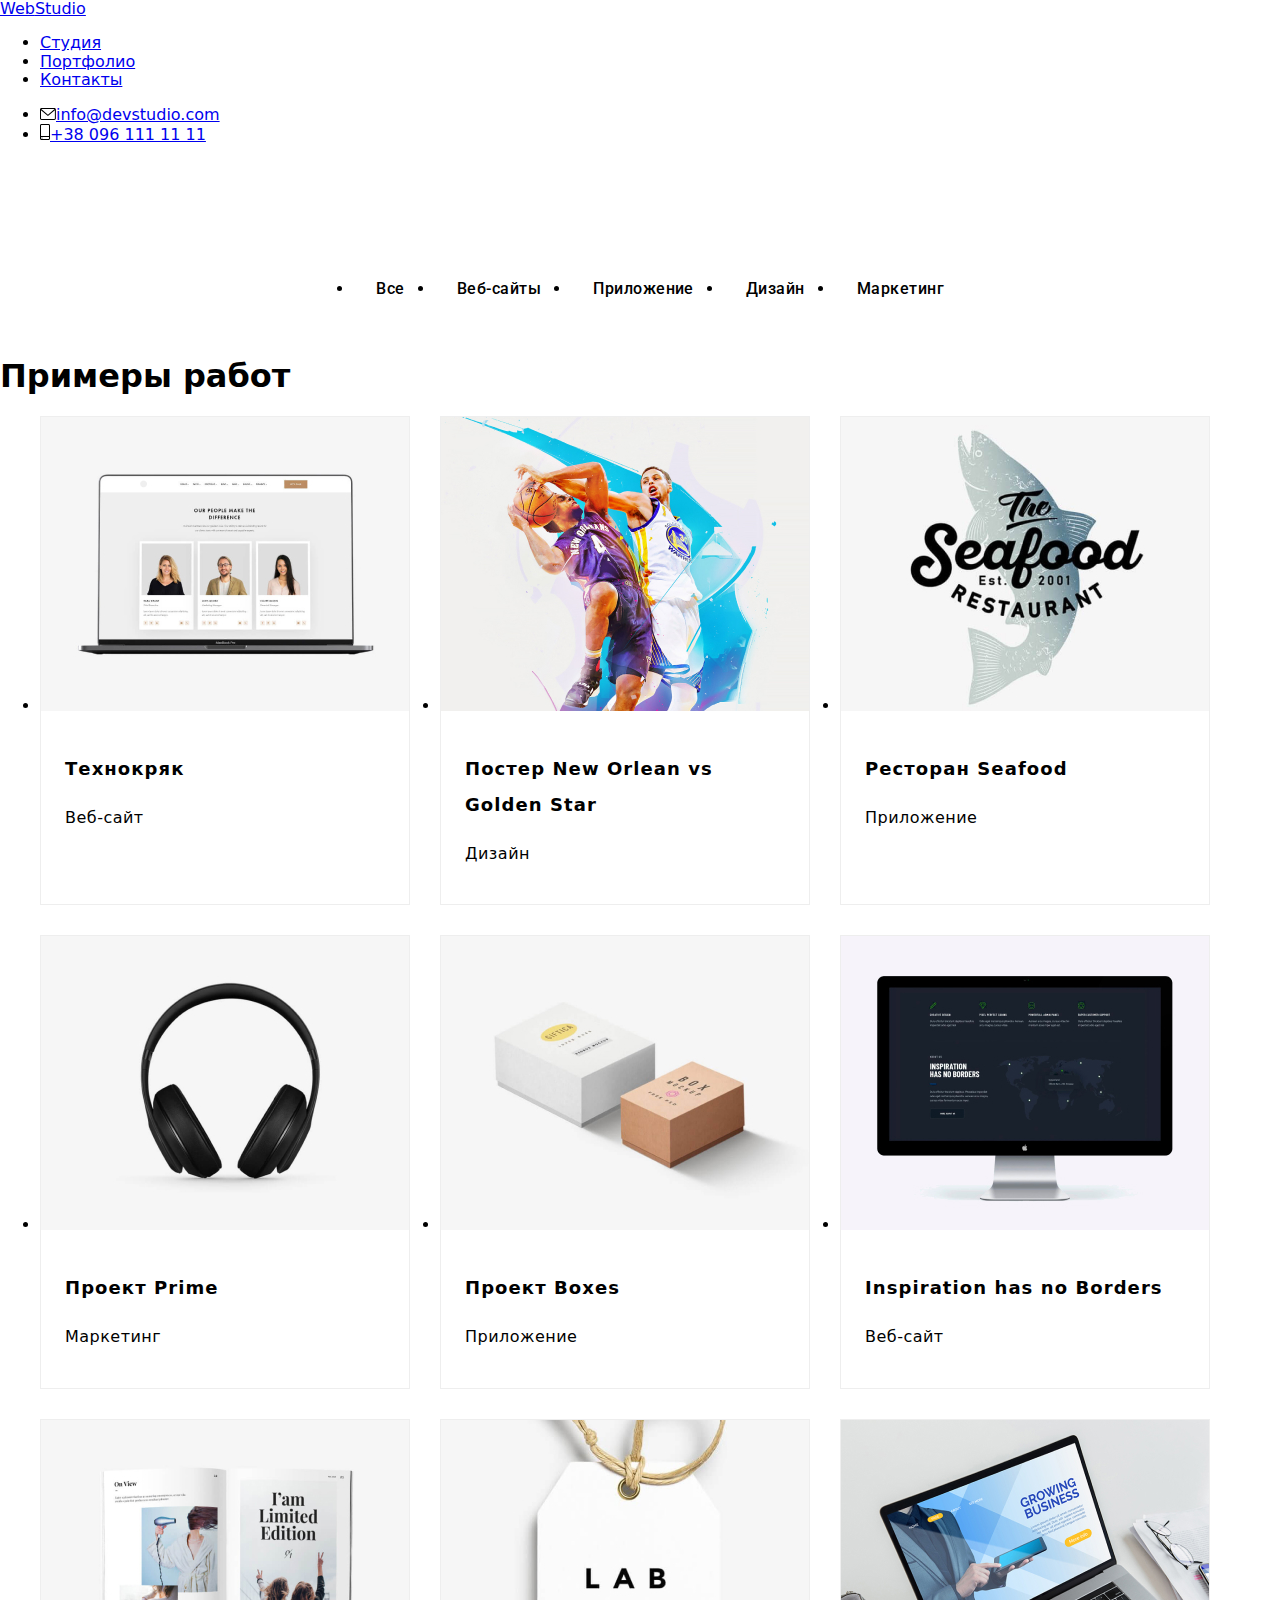
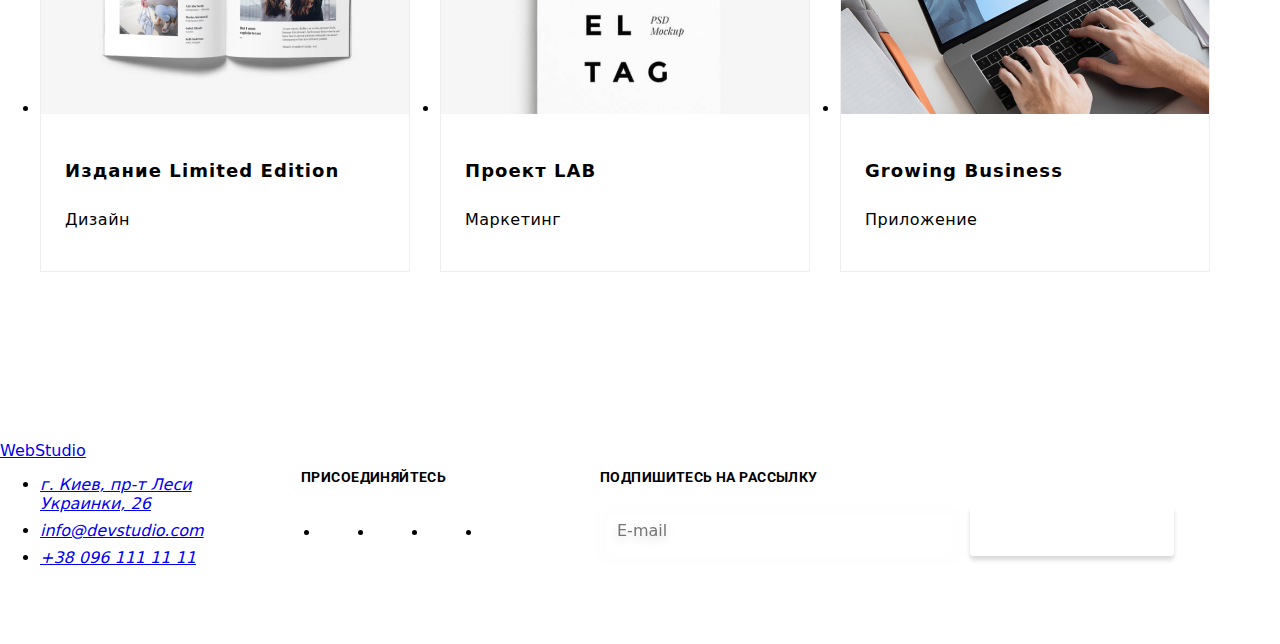
==== portfolio.html @ 9c04decd "16-02" ====
<!DOCTYPE html>
<html lang="en">
<head>
    <meta charset="UTF-8">
    <meta http-equiv="X-UA-Compatible" content="IE=edge">
    <meta name="viewport" content="width=device-width, initial-scale=1.0">
    <title>Портфолио</title>
    <link rel="preconnect" href="https://fonts.googleapis.com">
    <link rel="preconnect" href="https://fonts.gstatic.com" crossorigin>
    <link href="https://fonts.googleapis.com/css2?family=Raleway:wght@700&family=Roboto:wght@400;500;700;900&display=swap" rel="stylesheet"/>
    <link href="https://cdnjs.cloudflare.com/ajax/libs/modern-normalize/1.1.0/modern-normalize.min.css" rel="stylesheet"/>
    <link href="./css/styles.css" rel="stylesheet" />
</head>
<body>
    <!-- Верхняя линия -->
    <header class="section-header line">
        <!--navigation-->
    <div class="container">
        <nav class="page-nav">
            <div class="container-logo"><a class="logo" href="/">Web<span class="color-logo-header">Studio</span></a>
            </div>
            <ul class="site-nav list">
                <li class="nav-item"><a href="./index.html" class="link ">Студия</a></li>
                <li class="nav-item"><a href="./portfolio.html" class="link current">Портфолио</a></li>
                <li class="nav-item"><a href="#contacts" class="link">Контакты</a></li>
            </ul>
        <!--contacts selection-->
            <ul class="contacts list">
                <li class="contacts-item"><a class="reference" href="mailto:info@devstudio.com" 
                    class="contacts-icon">
                    <svg class="mail-icon" width="16" height="12">
                        <use href="./images/symbol-defs.svg#icon-envelope"></use>
                    </svg>info@devstudio.com</a>
                </li> 
                <li class="contacts-item"><a class="reference" href="tel:+380961111111"
                    class="contacts-icon">
                    <svg class="mail-icon" width="10" height="16">
                        <use href="./images/symbol-defs.svg#icon-smartphone"></use>
                    </svg>+38 096 111 11 11</a>
                </li>
            </ul>
        </nav>
    </div>    
     </header>
    <main>
        <!--Портфолио-->
        <section class="section-examples">
            <div class="container">
                <!--Filters buttons-->
                <div class="filters-section">
                    <ul class="filters-bt list">
                        <li class="bt-item"><button type="button" class="button secondary">Все</button></li>
                        <li class="bt-item"><button type="button" class="button secondary">Веб-сайты</button></li>
                        <li class="bt-item"><button type="button" class="button secondary">Приложение</button></li>
                        <li class="bt-item"><button type="button" class="button secondary">Дизайн</button></li>
                        <li class="bt-item"><button type="button" class="button secondary">Маркетинг</button></li>
                    </ul>
                </div>
                <!--Examples-->
                <h1 class="visually-hidden">Примеры работ</h1>
                    <ul class="examples-blok list">
                        <li class="box-examples">
                            <div class="examples-wrap">
                                <img src="./images/img5.jpg" alt="Технокряк" width="370" height="294"/>
                                <p class="examples-top-text">Технокряк это современная площадка распространения коронавируса. Компании используют эту платформу для цифрового
                                   шпионажа и атак на защищённые сервера конкурентов.
                                </p>
                            </div>
                            <div class="box-text"><h2 class="example-name">Технокряк</h2>
                                <p class="direction">Веб-сайт</p>
                            </div>
                            
                        </li>
                        <li class="box-examples">
                           <div class="examples-wrap">                         
                                <img src="./images/img6.jpg" alt="Постер New Orlean vs Golden Star" width="370" height="294"/>
                                <p class="examples-top-text">Технокряк это современная площадка распространения коронавируса. Компании используют эту платформу для цифрового
                                    шпионажа и атак на защищённые сервера конкурентов.
                                </p>
                            </div>
                            <div class="box-text"><h2 class="example-name">Постер New Orlean vs Golden Star</h2>
                             <p class="direction">Дизайн</p>
                            </div>
                        </li>
                        <li class="box-examples">
                            <div class="examples-wrap">
                                <img src="./images/img7.jpg" alt="Ресторан Seafood" width="370" height="294"/>
                                <p class="examples-top-text">Технокряк это современная площадка распространения коронавируса. Компании используют эту платформу для цифрового
                                    шпионажа и атак на защищённые сервера конкурентов.</p>
                            </div>
                            <div class="box-text"><h2 class="example-name">Ресторан Seafood</h2>
                             <p class="direction">Приложение</p>
                            </div>
                        </li>
                        <li class="box-examples">
                            <div class="examples-wrap">
                                <img src="./images/img8.jpg" alt="Проект Prime" width="370" height="294"/>
                                <p class="examples-top-text">Технокряк это современная площадка распространения коронавируса. Компании используют эту платформу для цифрового
                                    шпионажа и атак на защищённые сервера конкурентов.</p>
                            </div>
                            <div class="box-text"><h2 class="example-name" >Проект Prime</h2>
                             <p class="direction">Маркетинг</p>
                            </div>
                        </li>
                        <li class="box-examples">
                            <div class="examples-wrap">
                                <img src="./images/img9.jpg" alt="Проект Boxes" width="370" height="294"/>
                                <p class="examples-top-text">Технокряк это современная площадка распространения коронавируса. Компании используют эту платформу для цифрового
                                    шпионажа и атак на защищённые сервера конкурентов.</p>
                            </div>
                            <div class="box-text"><h2 class="example-name">Проект Boxes</h2>
                             <p class="direction">Приложение</p>
                            </div>
                        </li>
                        <li class="box-examples">
                            <div class="examples-wrap">
                                <img src="./images/img10.jpg" alt="Inspiration has no Borders" width="370" height="294"/>
                                <p class="examples-top-text">Технокряк это современная площадка распространения коронавируса. Компании используют эту платформу для цифрового
                                    шпионажа и атак на защищённые сервера конкурентов.</p>
                            </div>
                            <div class="box-text"><h2 class="example-name">Inspiration has no Borders</h2>
                             <p class="direction">Веб-сайт</p>
                            </div>
                        </li>
                        <li class="box-examples">
                            <div class="examples-wrap">
                                <img src="./images/img11.jpg" alt="Издание Limited Edition" width="370" height="294"/>
                                <p class="examples-top-text">Технокряк это современная площадка распространения коронавируса. Компании используют эту
                                    платформу для цифрового
                                    шпионажа и атак на защищённые сервера конкурентов.</p>
                            </div>
                            <div class="box-text"><h2 class="example-name">Издание Limited Edition</h2>
                             <p class="direction">Дизайн</p>
                            </div>
                        </li>
                        <li class="box-examples">
                            <div class="examples-wrap">
                                <img src="./images/img12.jpg" alt="Проект LAB" width="370" height="294"/>
                                <p class="examples-top-text">Технокряк это современная площадка распространения коронавируса. Компании используют эту
                                    платформу для цифрового
                                    шпионажа и атак на защищённые сервера конкурентов.</p>
                            </div>
                            <div class="box-text"><h2 class="example-name">Проект LAB</h2>
                             <p class="direction">Маркетинг</p>
                            </div>
                        </li>
                        <li class="box-examples">
                            <div class="examples-wrap">
                                <img src="./images/img13.jpg" alt="Growing Business" width="370" height="294"/>
                                <p class="examples-top-text">Технокряк это современная площадка распространения коронавируса. Компании используют эту
                                    платформу для цифрового
                                    шпионажа и атак на защищённые сервера конкурентов.</p>
                            </div>
                            <div class="box-text"><h2 class="example-name">Growing Business</h2>
                             <p class="direction">Приложение</p>
                            </div>
                        </li>
                    </ul>
                   
            </div>
        </section>
    </main>
    <!-- Подвал -->
    </div>
    <footer class="section page-footer cellar">
        <div class="container footer-container ">
            <div class="contacts-box">
             <div class="logo-footer"><a class="logo" href="/">Web<span class="color-logo-footer">Studio</span></a></div>
              <!--address-->
                <address id="contacts">
                    <ul class="list">
                            <li class="note-page" ><a class="page" href="https://goo.gl/maps/BZQKdsraXfpykEwU6" target="_blank"><span class="link-address">г. Киев,
                                        пр-т Леси Украинки, 26</span></a></li>
                            <li class="note-page"><a class="page" href="mailto:info@devstudio.com">info@devstudio.com</a></li>
                            <li class="note-page"><a class="page" href="tel:+380961111111">+38 096 111 11 11</a></li>
                    </ul>
                </address>
            </div>
            <!-- Social -->
            <div class="social">
                <h3 class="social-text">присоединяйтесь</h3>
                <ul class="name-social list">
                    <li class="name-social-item">
                        <a href="" class="name-social-link">
                            <svg class="name-social-icon" width="20" height="20">
                                <use href="./images/symbol-defs.svg#icon-instagram">
                                </use>
                            </svg></a>
                    </li>
                    <li class="name-social-item">
                        <a href="" class="name-social-link">
                            <svg class="name-social-icon" width="20" height="20">
                                <use href="./images/symbol-defs.svg#icon-twitter">
                                </use>
                            </svg></a>
                    </li>
                    <li class="name-social-item">
                        <a href="" class="name-social-link">
                            <svg class="name-social-icon" width="20" height="20">
                                <use href="./images/symbol-defs.svg#icon-facebook">
                                </use>
                            </svg></a>
                    </li>
                    <li class="name-social-item">
                        <a href="" class="name-social-link">
                            <svg class="name-social-icon" width="20" height="20">
                                <use href="./images/symbol-defs.svg#icon-linkedin">
                                </use>
                            </svg></a>
                    </li>
                </ul>
            </div>
            <!-- Subscribe -->
            <div class="subscription">
                <h3 class="social-text">Подпишитесь на рассылку</h3>
                <form class="online-form">
                    <div class="online-wrap">
                        <input class="online-input" type="email" name="user-mail" class="online-modal-input" placeholder="E-mail"
                            required id="user-mail" />
                        <button class="subscription-type" type="submit"><span class="subscription-text">Подписаться</span>
                            <svg class="icon-icon-send" width="24" height="24">
                                <use href="./SVG/icomoon/symbol-defs.svg#icon-icon-send"></use>
                            </svg>
                        </button>
            
                    </div>
            
                </form>
            
            </div>
        </div>
    </footer>
    </div>
</body>
</html>
---- css/styles.css ----
/* Верхняя линия */
  /* Logo */
 
.cap{
  padding-top: 200px;
  padding-bottom: 200px;
}
.exception{
  padding-top: 94px;
  padding-bottom: 94px;
}
.cooperate {
  padding-top: 0px;
  padding-bottom: 94px;
}
.personnel
{ padding-top: 94px;
  padding-bottom: 94px;
}
.cellar { 
  padding-top: 60px;
  padding-bottom: 60px;
}

  
 
   
    /* Шапка  */
   /* Services */
   .section-services {
     background-color: var(--footer-bg-color);
     color: var(--top-line-bg);
     text-align: center;
   }
   .services-decision{
    margin-top: 0;
    margin-bottom: 30px;
    color: var(--primery-whitte-color);
    font-weight: 900;
    font-size: 44px;
    line-height: 1.36;
    letter-spacing: 0.06em;
    text-transform: uppercase; 
  }
  .overlay{
    max-width: 1600px;
    height: 600px;
    margin-left: auto;
    margin-right: auto;
    background-image: linear-gradient(
      to right,
      rgba(47, 48, 58, 0.4),
      rgba(47, 48, 58, 0.4)
    ),
    url(../images/hero.jpg);
    background-repeat: no-repeat;
    background-position: center;
    background-size: cover; 
  }
 
 /* Особености */
 .section-exception{
   background:var(--top-line-bg);
 }
  .feature {
    display: flex;
    flex-wrap: wrap;
 
  }
  .feature .list-item {
    width: 270px;
    margin-right: 30px;
  }
  .list-item:last-child {
    margin-right: 0;
  }
  .list-item::before {
    display: block;
    content: "";
    height: 120px;
    background-size: contain;
    background-repeat: no-repeat;
    background-position: center;
    background-color:var(--filter-bg-color);
    border-radius: 4px;
    margin-bottom: 30px;
  }
  .icon-anten::before {
    background-image: url(../SVG/antenna.svg);
    background-size: 70px;
    
  }
  .icon-clock::before {
    background-image: url(../SVG/clock.svg);
    background-size: 70px;
  }
  .icon-diagram::before {
    background-image: url(../SVG/diagram.svg);
    background-size: 70px;
  }
  .icon-astro::before {
    background-image: url(../SVG/astronaut.svg);
    background-size: 70px;
  } 
  .section-title {
    color:var(--primary-text-color);
    font-weight: 700;
    font-size: 14px;
    line-height: 1.14;
    letter-spacing: 0.03em;
    text-transform: uppercase;
    margin-top: 0;
    margin-bottom: 10px;
  }
  .section-title-list {
    color: var(--secondary-text-color);
    font-weight: 400;
    font-size: 14px;
    line-height: 1.7;
    letter-spacing: 0.03em;
    margin-top: 0;    
  }

   /* Чем мы занимаемся */
  .section-cooperate {
    background-color: var(--top-line-bg);
  }
  .team {
    color: var(--primary-text-color);
    font-weight: 700;
    font-size: 36px;
    line-height: 1.17;
    text-align: center;
    letter-spacing: 0.03em;
    margin-top: 0;
    margin-bottom: 50px ;

  }
  .feature .team-list {
    width: 370px;
    margin-right: 30px;
  }
  .team-list:last-child {
    margin-right: 0; 
  }

  /* Label */
  .label{
    position: relative;
  }
  .label-text{
  font-family: Roboto;
  font-style: normal;
  font-weight: 700;
  font-size: 14px;
  line-height: 1.14;
  text-align: center;
  letter-spacing: 0.03em;
  text-transform: uppercase;
  color: var(--top-line-bg);
  padding-left: auto;
  padding-top: 27px;
  padding-right: auto;
  padding-bottom: 27px;
  position: absolute;
  bottom: 4px;
  justify-content: center;
  width: 370px;
  background-color:rgba(47, 48, 58, 0.8); ;

  }

  /*  Наша команда */
  
  .feature-team {
    background-color: var(--filter-bg-color);
  }
   .name-list-icon {
    background:#FFFFFF; 
    width: 270 px;
    box-shadow: 0px 1px 3px rgba(0, 0, 0, 0.12),
     0px 1px 1px rgba(0, 0, 0, 0.14),
     0px 2px 1px rgba(0, 0, 0, 0.2);
    border-radius: 0px 0px 4px 4px;

   }
  .name-list {
    padding-top: 30px;
    padding-bottom: 30px;
    padding-left: auto;
    padding-right: auto;
  }
  .name-list-icon:not(:nth-child(4n)) { 
   margin-right: 30px;
  }
  .name-list-icon:nth-last-child(-n+4){
    margin-bottom: 0;
  }
   /* .name-list:last-child { */
     /* margin-right: 0; */
   
   /* .feature .name-list-icon{ */
     /* margin-bottom: 30px; */
    
 
  .name {
    color: var(--primary-text-color); 
    font-weight: 500;
    font-size: 16px;
    line-height: 1.18;
    text-align: center;
    letter-spacing: 0.03em;
    margin-bottom: 10px;
  }
   .occupation {
    color: var(--secondary-text-color);
    font-weight: 400;
    font-size: 16px;
    line-height: 1.19;
    text-align: center;
    letter-spacing: 0.03em;
    margin-bottom: 16px ;
    
   }
   .name-occupation{
     display: flex;
     justify-content: center;
   }
   .name-occupation-link {
     width: 44px;
     height: 44px;
     background-color: #ffffff;
     border-radius: 50%;
     display: flex;
     align-items: center;
     justify-content: center;
     color: #AFB1B8 ;
     transition: background-color 250ms cubic-bezier(0.4, 0, 0.2, 1),
     color 250ms cubic-bezier(0.4, 0, 0.2, 1);
     

   }
   .name-occupation-icon{
     fill:currentColor;
   }
   .name-occupation-link:hover,
   .name-occupation-link:focus {
     background-color:var(--accent-color);
     color: var(--top-line-bg);
    

   }
   .name-occupation-item+.name-occupation-item {
     margin-left: 10px;
   }

   /* Постоянные клиенты */
  .section-clients {
    background-color:var(--top-line-bg);
    padding-top: 94px;
    padding-bottom: 94px;
  }
  .name-client {
     display: flex;
     justify-content: center;
      
   }
   .name-client-link{
    width: 170px;        
    height: 92px; 
    border: 1px solid rgba(175, 177, 184, 1);
    border-radius: 4px;
    justify-content: center;
    align-items: center;
    display: flex;
    color: #AFB1B8;
    transition: border-color 250ms cubic-bezier(0.4, 0, 0.2, 1),
     color 250ms cubic-bezier(0.4, 0, 0.2, 1);
    
  }
  .name-client-icon{
    fill: currentColor;     
  }
  
   .name-client-link:hover,
   .name-client-link:focus {
    border-color:var(--accent-color);
    color:var(--accent-color);
    
   }
   .name-client-item +.name-client-item {
     margin-left: 30px;
   }

  /* Footer */
  .page-footer {
    background-color:var(--footer-bg-color) ;
  }
  .link-address {
    color:var(--top-line-bg);
    transition-property: color;
    transition-duration: 250ms;
    transition-timing-function: cubic-bezier(0.4, 0, 0.2, 1);
  }
  .contacts-box {
   width: 231px;
   margin-right: 70px;
  }
  .note-page {
    margin-bottom: 9px;
  }
  .note-page:last-child {
    margin-bottom: 0;
  }

  /* Social  */
  .footer-container{
    display: flex;
  }
  .social  {
   width: 206px;
  
  }
  .social-text { 
    font-family: Roboto;
    font-weight:700;
    font-size: 14px;
    line-height: 1.14;
    letter-spacing: 0.03em;
    text-transform: uppercase;
    color: var(--top-line-bg);
    margin-bottom: 20px;
    padding-top: 14px;
  }
    .name-social{
     display: flex;
     justify-content: center;
   }
   .name-social-link {
     width: 44px;
     height: 44px;
     background-color:rgba(255, 255, 255, 0.1);
     border-radius: 50%;
     display: flex;
     align-items: center;
     justify-content: center;
     color: #ffffff ;
     transition: background-color 250ms cubic-bezier(0.4, 0, 0.2, 1),
     color 250ms cubic-bezier(0.4, 0, 0.2, 1);

   }
   .name-social-icon{
     fill:currentColor;
   }
   .name-social-link:hover,
   .name-social-link:focus {
     background-color:var(--accent-color);
     color: var(--top-line-bg);
   }
   .name-social-item +.name-social-item {
     margin-left: 10px;
   }
  
   
  

  /* Buttons */          
  .button {
    color:var(--primary-text-color);
    background-color:var(--body-bg-color);
    cursor: pointer;
    border: 1px solid transparent;
  }
  .button.primary {
    background-color: var(--accent-color);
    color: var(--top-line-bg);
    font-family: Roboto;
    font-weight: 700;
    font-size: 16px;
    line-height: 1.9;
    text-align: center;
    letter-spacing: 0.06em;
    border-radius: 4px;
    padding: 9px 31px;
    min-width: 200px;
    transition: background-color 250ms cubic-bezier(0.4, 0, 0.2, 1),
    color 250ms cubic-bezier(0.4, 0, 0.2, 1), 
    box-shadow 250ms cubic-bezier(0.4, 0, 0.2, 1);
  } 
  .button.primary:hover,
  .button.primary:focus {
    color: var(--primary-text-color);
    background-color: var(--filter-bg-color);
    box-shadow: 0px 4px 4px rgba(0, 0, 0, 0.15);
    

  }
  .button.secondary {
    color:var(--primary-text-color);
    background-color:var(--filter-bg-color);
    font-family: Roboto;
    font-weight: 500;
    font-size: 16px;
    line-height: 1.6;
    text-align: center;
    letter-spacing: 0.03em;
    min-width: 73px;
    padding: 5px 21px; 
    border-radius: 4px;
    transition: background-color 250ms cubic-bezier(0.4, 0, 0.2, 1),
    color 250ms cubic-bezier(0.4, 0, 0.2, 1), 
    box-shadow 250ms cubic-bezier(0.4, 0, 0.2, 1);
  }
  .button.secondary:hover,
  .button.secondary:focus {
      color:var(--top-line-bg);
      background-color: var(--accent-color);
      box-shadow: 0px 3px 1px rgba(0, 0, 0, 0.1),
       0px 1px 2px rgba(0, 0, 0, 0.08), 
       0px 2px 2px rgba(0, 0, 0, 0.12);
     
  }
   /* Портфолио */
    .section-examples {
      background-color: var(--top-line-bg);
      padding-top: 94px;
      padding-bottom: 94px;
    }
   .filters-bt {
     display: flex;
     align-items: center;
     justify-content: center;
    }
    .filters-section{
      padding-top: 0;
      margin-top: 0;
      margin-bottom: 50px;
    }
    .filters-bt .bt-item + .bt-item {
      margin-left: 8px;
    }

    /* Examples */
  .example-name{
  color:var(--primary-text-color) ;
  font-weight: 700;
  font-size: 18px;
  line-height: 2;
  letter-spacing: 0.06em;
  }
  .direction {
  color: var(--secondary-text-color);
  font-weight: 400;
  font-size: 16px;
  line-height: 1.87;
  letter-spacing: 0.03em;
  }

.examples-blok {
  display: flex;
  flex-wrap: wrap;
}
.box-examples {
  width: 370px;
  margin-bottom: 30px;
  background: #FFFFFF;
  border: 1px solid #EEEEEE; 
  box-sizing: border-box;
  position: relative;
 

}
.box-examples:not(:nth-child(3n)) { 
   margin-right: 30px; 
}
.box-examples:nth-last-child(-n+3) {
  margin-bottom: 0;
}
.box-text {
  padding-left: 24px;
  padding-top: 20px;
  padding-right: 24px;
  padding-bottom: 20px;

}
.box-examples:hover .examples-top-text,
.box-examples:focus .examples-top-text
{
  transform: translateY(0) ;
  transition-duration: 250ms;
  transition-timing-function: cubic-bezier(0.4, 0, 0.2, 1);}

    
.box-examples:hover,
.box-examples:focus {
box-shadow: 0px 3px 1px rgba(0, 0, 0, 0.1),
              0px 1px 2px rgba(0, 0, 0, 0.08), 
              0px 2px 2px rgba(0, 0, 0, 0.12);
cursor: pointer;              
}

/* технокряк */
.examples-wrap{
  position: relative;
  overflow: hidden;
}
.examples-top-text{
  position: absolute;
  top: 0;
  left: 0;
  font-family: Roboto;
  font-weight: 400;
  font-size: 18px;
  line-height: 1.56;
  letter-spacing: 0.03em;
  color: #FFFFFF;  
  font-weight: 370;
  background-color: rgba(33, 150, 243, 0.9);
  padding-top: 63px;
  padding-right: 24px;
  padding-bottom: 63px;
  padding-left: 24px;
  height: 100%;
  transform: translateY(100%);
  transition: transform 300ms linear;

}
/* Подписка */
.subscription {
     margin-left: 93px;
   }
.online-wrap{
  display: inline-flex;
}   
.online-input{
width: 358px;
height: 50px;
border: 1px solid rgba(255, 255, 255, 0.3);
box-sizing: border-box;
filter: drop-shadow(0px 4px 4px rgba(0, 0, 0, 0.15));
border-radius: 4px;
background-color: transparent;
padding-left: 16px;
cursor: pointer;
color: #ffffff;
} 
.online-modal-input{
font-family: Roboto;
font-style: normal;
font-weight: 400;
font-size: 16px;
line-height: 1.25;
display: flex;
align-items: center;
letter-spacing: 0.03em;

color: rgba(255, 255, 255, 0.6);

}

.subscription-type {
  min-width: 200px;
  height: 50px;
  background-color:var(--accent-color);
  box-shadow: 0px 4px 4px rgba(0, 0, 0, 0.15);
  border-radius: 4px;
  display: inline-flex;
  align-items: center;
  padding-left: 29px;
  padding-top: auto;
  padding-right: 28px;
  padding-bottom:auto;
  cursor: pointer;
  border-color: transparent
}
.subscription-type{
  margin-left: 12px;
}
.subscription-text {
 
font-family: Roboto;
font-style: normal;
font-weight: 700;
font-size: 16px;
line-height: 1.87;
display: flex;
align-items: center;
text-align: center;
letter-spacing: 0.06em;
color: #FFFFFF;
}



.icon-icon-send  {
 fill: #FFFFFF;
 margin-left: 10px;
}

/* Модалка */
  .backdrop {
    position: fixed;
    top: 0;
    left: 0;
    width: 100vw;
    height: 100vh;
    background-color:rgba(0, 0, 0, 0.2);
    border: 1px solid rgba(0, 0, 0, 0,1);

    opacity: 1;
    transition-duration: 250ms;
    transition-timing-function: cubic-bezier(0.4, 0, 0.2, 1);
    
  }
  .backdrop.is-hidden {
    opacity: 0;
    pointer-events: none;
    visibility: hidden;
  }
   .backdrop.is-hidden .modal {
     transform: translate(-50%, -50%) scale(0.5);

   } 

  .modal {
    position: absolute;
    top: 50%;
    left: 50%;
    transform: translate(-50%, -50%) scale(1);
    min-width: 528px;
    min-height: 581px;
    background-color:var(--top-line-bg);
    box-shadow: 0px 1px 3px rgba(0, 0, 0, 0.12), 0px 1px 1px rgba(0, 0, 0, 0.14), 0px 2px 1px rgba(0, 0, 0, 0.2);
    border-radius: 4px;
    transition-duration: 250ms;
    transition-timing-function: cubic-bezier(0.4, 0, 0.2, 1);
    padding: 40px;
  } 
  
  .window-close {
     width: 30px;
     height: 30px;
     background-color: #ffffff;
     border-radius: 50%;
     display: flex;
     align-items: center;
     justify-content: center;
     color: #0a0a0a ;
     position: absolute;
     right: 8px;
     top: 8px;
     border-color: rgba(0, 0, 0, 0.1);
     cursor: pointer;
     
  }
  .icon-close-black:focus,
  .icon-close-black:hover{
    fill: var(--accent-color);
  }
  .icon {
  display: inline-block;
  width: 1em;
  height: 1em;
  stroke-width: 0;
  stroke: currentColor;
  fill: currentColor;
  transition-duration: 250ms;
  transition-timing-function: cubic-bezier(0.4, 0, 0.2, 1);
}


.modal-title {
font-family: Roboto;
font-style: normal;
font-weight: 700;
font-size: 20px;
line-height: 1.15;
text-align: center;
letter-spacing: 0.03em;
margin-bottom: 15px;
color: #212121;

}
.modal-input {
  width: 100%;
  height: 40px;
  border: 1px solid rgba(33, 33, 33, 0.2);
  box-sizing: border-box;
  border-radius: 4px;
  margin-bottom: 10px;
  padding-left: 30px;
  cursor: pointer;
  transition-duration: 250ms;
  transition-timing-function: cubic-bezier(0.4, 0, 0.2, 1);
  
}
.modal-label{
font-family: Roboto;
font-style: normal;
font-weight: 400;
font-size: 12px;
line-height: 1.66;
letter-spacing: 0.01em;
color:var(--secondary-text-color);

display: block;
}
.modal-text{
width: 100%;
height: 96px;  
font-family: Roboto;
font-style: normal;
font-weight: 400;
font-size: 12px;
line-height: 1.67;
letter-spacing: 0.01em;
color: rgba(117, 117, 117, 0.5);
resize: none;
outline: none;
}
.form-filed-input{
  position: relative;
  cursor: pointer;
  transition-duration: 250ms;
  transition-timing-function: cubic-bezier(0.4, 0, 0.2, 1);;

}
.modal-icon{
  position: absolute;
  left: 12px ;
  top: 50%;
  transform: translateY(-50%);
}

.modal-input:focus,
.modal-input:hover {
  border-color: var(--accent-color);  
}
.modal-input:focus + .modal-icon,
.modal-input:hover + .modal-icon{
  fill: var(--accent-color);
}

.modal-text{
  width: 100%;
  height: 120px;
  border: 1px solid rgba(33, 33, 33, 0.2);
  box-sizing: border-box;
  border-radius: 4px;
  padding-left: 16px;
  padding-top: 12px;  
  margin-bottom: 20px;
}

.modal-check-text {
font-family: Roboto;
font-style: normal;
font-weight: 400;
font-size: 14px;
line-height: 1.71;
letter-spacing: 0.03em;
display: flex;
justify-content: center;
align-items: center;
margin-bottom: 30px;
color:var(--secondary-text-color);

}
.modal-check-text .vector {
  width: 16px;
  height: 15px;
  border: 1px solid var(--primary-text-color);
  box-sizing: border-box;
  box-shadow: 0px 4px 4px rgba(0, 0, 0, 0.25);
  display: flex;
  align-items: center;
  justify-content: center;
  margin-right: 7px;
}
.modal-check-icon {
  fill: transparent;
  display: none;

}
.modal-check:checked + .modal-check-text > .vector {
  background-color: var(--accent-color);
  border: none;
}
.modal-check:checked + .modal-check-text .modal-check-icon {
fill: var(--top-line-bg);
display: block;

}







.button-send{
width: 200px;
height: 50px;
background:var(--accent-color);
box-shadow: 0px 4px 4px rgba(0, 0, 0, 0.15); 
border-radius: 4px;
padding-top:auto;
padding-bottom:auto;
padding-left: 56px;
padding-right:55px;
cursor: pointer;
border-color: transparent;



}
.contract-condition-text {
font-family: Roboto;
font-style: normal;
font-weight: 400;
font-size: 14px;
line-height: 1.71;
letter-spacing: 0.03em;
text-decoration-line: underline;
margin-left: 5px;

color:var(--accent-color); 
}
.button-send-text{
font-family: Roboto;
font-style: normal;
font-weight: 700;
font-size: 16px;
line-height: 1.87;
display: flex;
align-items: center;
text-align: center;
letter-spacing: 0.06em;

color:var(--top-line-bg);
}

.position-text {
 
  text-align: center;
}
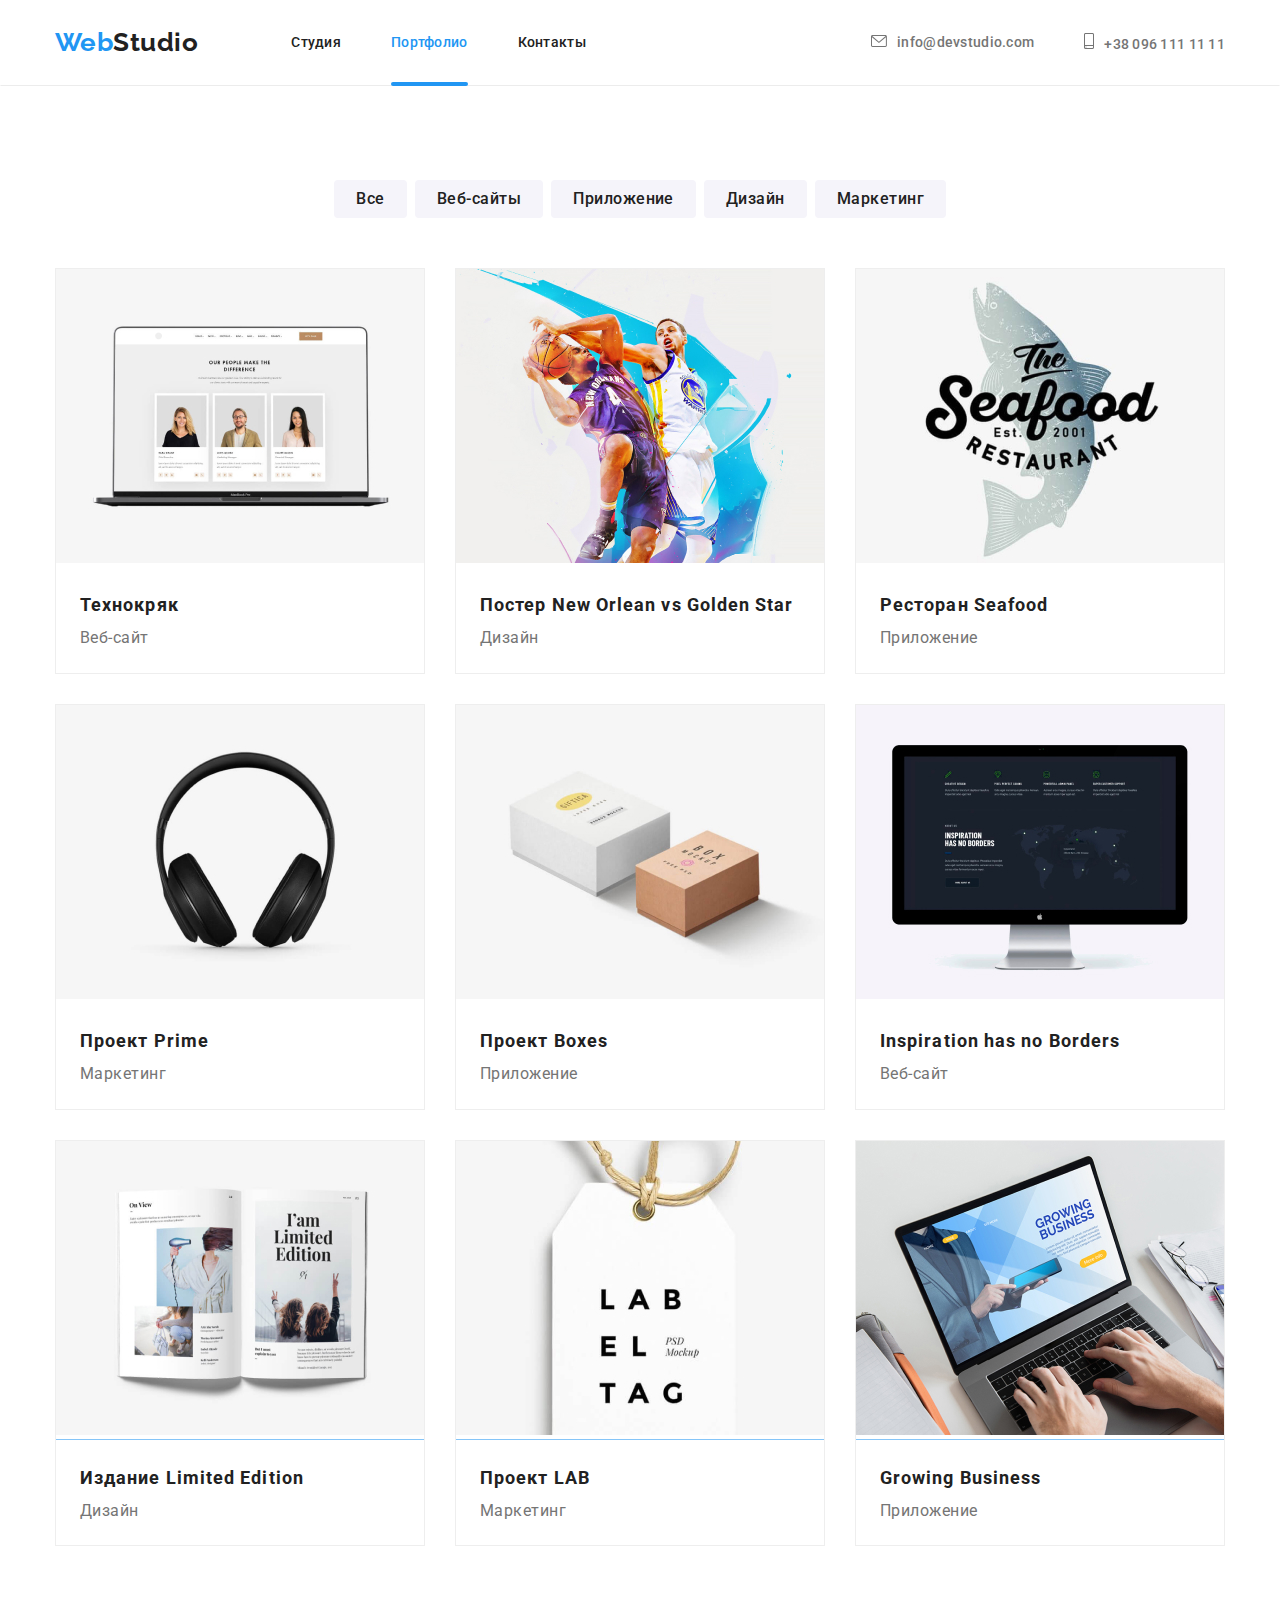
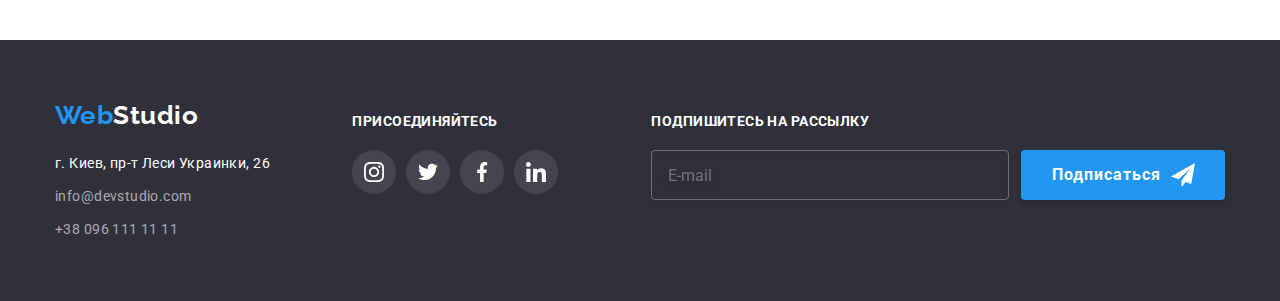
==== commit 25521524: "19-02" ====
--- a/portfolio.html
+++ b/portfolio.html
@@ -10,6 +10,7 @@
     <link href="https://fonts.googleapis.com/css2?family=Raleway:wght@700&family=Roboto:wght@400;500;700;900&display=swap" rel="stylesheet"/>
     <link href="https://cdnjs.cloudflare.com/ajax/libs/modern-normalize/1.1.0/modern-normalize.min.css" rel="stylesheet"/>
     <link href="./css/styles.css" rel="stylesheet" />
+    <link href="./css/main.css" rel="stylesheet" />
 </head>
 <body>
     <!-- Верхняя линия -->
--- a/css/styles.css
+++ b/css/styles.css
@@ -4,851 +4,47 @@
   /* Верхняя линия */
   /* Logo */
  
-.cap{
-  padding-top: 200px;
-  padding-bottom: 200px;
-}
-.exception{
-  padding-top: 94px;
-  padding-bottom: 94px;
-}
-.cooperate {
-  padding-top: 0px;
-  padding-bottom: 94px;
-}
-.personnel
-{ padding-top: 94px;
-  padding-bottom: 94px;
-}
-.cellar { 
-  padding-top: 60px;
-  padding-bottom: 60px;
-}
+
 
   
  
    
     /* Шапка  */
    /* Services */
-   .section-services {
-     background-color: var(--footer-bg-color);
-     color: var(--top-line-bg);
-     text-align: center;
-   }
-   .services-decision{
-    margin-top: 0;
-    margin-bottom: 30px;
-    color: var(--primery-whitte-color);
-    font-weight: 900;
-    font-size: 44px;
-    line-height: 1.36;
-    letter-spacing: 0.06em;
-    text-transform: uppercase; 
-  }
-  .overlay{
-    max-width: 1600px;
-    height: 600px;
-    margin-left: auto;
-    margin-right: auto;
-    background-image: linear-gradient(
-      to right,
-      rgba(47, 48, 58, 0.4),
-      rgba(47, 48, 58, 0.4)
-    ),
-    url(../images/hero.jpg);
-    background-repeat: no-repeat;
-    background-position: center;
-    background-size: cover; 
-  }
+   
  
  /* Особености */
- .section-exception{
-   background:var(--top-line-bg);
- }
-  .feature {
-    display: flex;
-    flex-wrap: wrap;
  
-  }
-  .feature .list-item {
-    width: 270px;
-    margin-right: 30px;
-  }
-  .list-item:last-child {
-    margin-right: 0;
-  }
-  .list-item::before {
-    display: block;
-    content: "";
-    height: 120px;
-    background-size: contain;
-    background-repeat: no-repeat;
-    background-position: center;
-    background-color:var(--filter-bg-color);
-    border-radius: 4px;
-    margin-bottom: 30px;
-  }
-  .icon-anten::before {
-    background-image: url(../SVG/antenna.svg);
-    background-size: 70px;
-    
-  }
-  .icon-clock::before {
-    background-image: url(../SVG/clock.svg);
-    background-size: 70px;
-  }
-  .icon-diagram::before {
-    background-image: url(../SVG/diagram.svg);
-    background-size: 70px;
-  }
-  .icon-astro::before {
-    background-image: url(../SVG/astronaut.svg);
-    background-size: 70px;
-  } 
-  .section-title {
-    color:var(--primary-text-color);
-    font-weight: 700;
-    font-size: 14px;
-    line-height: 1.14;
-    letter-spacing: 0.03em;
-    text-transform: uppercase;
-    margin-top: 0;
-    margin-bottom: 10px;
-  }
-  .section-title-list {
-    color: var(--secondary-text-color);
-    font-weight: 400;
-    font-size: 14px;
-    line-height: 1.7;
-    letter-spacing: 0.03em;
-    margin-top: 0;    
-  }
 
    /* Чем мы занимаемся */
-  .section-cooperate {
-    background-color: var(--top-line-bg);
-  }
-  .team {
-    color: var(--primary-text-color);
-    font-weight: 700;
-    font-size: 36px;
-    line-height: 1.17;
-    text-align: center;
-    letter-spacing: 0.03em;
-    margin-top: 0;
-    margin-bottom: 50px ;
-
-  }
-  .feature .team-list {
-    width: 370px;
-    margin-right: 30px;
-  }
-  .team-list:last-child {
-    margin-right: 0; 
-  }
-
-  /* Label */
-  .label{
-    position: relative;
-  }
-  .label-text{
-  font-family: Roboto;
-  font-style: normal;
-  font-weight: 700;
-  font-size: 14px;
-  line-height: 1.14;
-  text-align: center;
-  letter-spacing: 0.03em;
-  text-transform: uppercase;
-  color: var(--top-line-bg);
-  padding-left: auto;
-  padding-top: 27px;
-  padding-right: auto;
-  padding-bottom: 27px;
-  position: absolute;
-  bottom: 4px;
-  justify-content: center;
-  width: 370px;
-  background-color:rgba(47, 48, 58, 0.8); ;
-
-  }
+  
 
   /*  Наша команда */
   
-  .feature-team {
-    background-color: var(--filter-bg-color);
-  }
-   .name-list-icon {
-    background:#FFFFFF; 
-    width: 270 px;
-    box-shadow: 0px 1px 3px rgba(0, 0, 0, 0.12),
-     0px 1px 1px rgba(0, 0, 0, 0.14),
-     0px 2px 1px rgba(0, 0, 0, 0.2);
-    border-radius: 0px 0px 4px 4px;
-
-   }
-  .name-list {
-    padding-top: 30px;
-    padding-bottom: 30px;
-    padding-left: auto;
-    padding-right: auto;
-  }
-  .name-list-icon:not(:nth-child(4n)) { 
-   margin-right: 30px;
-  }
-  .name-list-icon:nth-last-child(-n+4){
-    margin-bottom: 0;
-  }
-   /* .name-list:last-child { */
-     /* margin-right: 0; */
-   
-   /* .feature .name-list-icon{ */
-     /* margin-bottom: 30px; */
-    
- 
-  .name {
-    color: var(--primary-text-color); 
-    font-weight: 500;
-    font-size: 16px;
-    line-height: 1.18;
-    text-align: center;
-    letter-spacing: 0.03em;
-    margin-bottom: 10px;
-  }
-   .occupation {
-    color: var(--secondary-text-color);
-    font-weight: 400;
-    font-size: 16px;
-    line-height: 1.19;
-    text-align: center;
-    letter-spacing: 0.03em;
-    margin-bottom: 16px ;
-    
-   }
-   .name-occupation{
-     display: flex;
-     justify-content: center;
-   }
-   .name-occupation-link {
-     width: 44px;
-     height: 44px;
-     background-color: #ffffff;
-     border-radius: 50%;
-     display: flex;
-     align-items: center;
-     justify-content: center;
-     color: #AFB1B8 ;
-     transition: background-color 250ms cubic-bezier(0.4, 0, 0.2, 1),
-     color 250ms cubic-bezier(0.4, 0, 0.2, 1);
-     
-
-   }
-   .name-occupation-icon{
-     fill:currentColor;
-   }
-   .name-occupation-link:hover,
-   .name-occupation-link:focus {
-     background-color:var(--accent-color);
-     color: var(--top-line-bg);
-    
-
-   }
-   .name-occupation-item+.name-occupation-item {
-     margin-left: 10px;
-   }
+  
 
    /* Постоянные клиенты */
-  .section-clients {
-    background-color:var(--top-line-bg);
-    padding-top: 94px;
-    padding-bottom: 94px;
-  }
-  .name-client {
-     display: flex;
-     justify-content: center;
-      
-   }
-   .name-client-link{
-    width: 170px;        
-    height: 92px; 
-    border: 1px solid rgba(175, 177, 184, 1);
-    border-radius: 4px;
-    justify-content: center;
-    align-items: center;
-    display: flex;
-    color: #AFB1B8;
-    transition: border-color 250ms cubic-bezier(0.4, 0, 0.2, 1),
-     color 250ms cubic-bezier(0.4, 0, 0.2, 1);
-    
-  }
-  .name-client-icon{
-    fill: currentColor;     
-  }
   
-   .name-client-link:hover,
-   .name-client-link:focus {
-    border-color:var(--accent-color);
-    color:var(--accent-color);
-    
-   }
-   .name-client-item +.name-client-item {
-     margin-left: 30px;
-   }
 
   /* Footer */
-  .page-footer {
-    background-color:var(--footer-bg-color) ;
-  }
-  .link-address {
-    color:var(--top-line-bg);
-    transition-property: color;
-    transition-duration: 250ms;
-    transition-timing-function: cubic-bezier(0.4, 0, 0.2, 1);
-  }
-  .contacts-box {
-   width: 231px;
-   margin-right: 70px;
-  }
-  .note-page {
-    margin-bottom: 9px;
-  }
-  .note-page:last-child {
-    margin-bottom: 0;
-  }
+  
 
   /* Social  */
-  .footer-container{
-    display: flex;
-  }
-  .social  {
-   width: 206px;
   
-  }
-  .social-text { 
-    font-family: Roboto;
-    font-weight:700;
-    font-size: 14px;
-    line-height: 1.14;
-    letter-spacing: 0.03em;
-    text-transform: uppercase;
-    color: var(--top-line-bg);
-    margin-bottom: 20px;
-    padding-top: 14px;
-  }
-    .name-social{
-     display: flex;
-     justify-content: center;
-   }
-   .name-social-link {
-     width: 44px;
-     height: 44px;
-     background-color:rgba(255, 255, 255, 0.1);
-     border-radius: 50%;
-     display: flex;
-     align-items: center;
-     justify-content: center;
-     color: #ffffff ;
-     transition: background-color 250ms cubic-bezier(0.4, 0, 0.2, 1),
-     color 250ms cubic-bezier(0.4, 0, 0.2, 1);
-
-   }
-   .name-social-icon{
-     fill:currentColor;
-   }
-   .name-social-link:hover,
-   .name-social-link:focus {
-     background-color:var(--accent-color);
-     color: var(--top-line-bg);
-   }
-   .name-social-item +.name-social-item {
-     margin-left: 10px;
-   }
   
    
   
 
   /* Buttons */          
-  .button {
-    color:var(--primary-text-color);
-    background-color:var(--body-bg-color);
-    cursor: pointer;
-    border: 1px solid transparent;
-  }
-  .button.primary {
-    background-color: var(--accent-color);
-    color: var(--top-line-bg);
-    font-family: Roboto;
-    font-weight: 700;
-    font-size: 16px;
-    line-height: 1.9;
-    text-align: center;
-    letter-spacing: 0.06em;
-    border-radius: 4px;
-    padding: 9px 31px;
-    min-width: 200px;
-    transition: background-color 250ms cubic-bezier(0.4, 0, 0.2, 1),
-    color 250ms cubic-bezier(0.4, 0, 0.2, 1), 
-    box-shadow 250ms cubic-bezier(0.4, 0, 0.2, 1);
-  } 
-  .button.primary:hover,
-  .button.primary:focus {
-    color: var(--primary-text-color);
-    background-color: var(--filter-bg-color);
-    box-shadow: 0px 4px 4px rgba(0, 0, 0, 0.15);
+  
+   /* Портфолио */
     
-
-  }
-  .button.secondary {
-    color:var(--primary-text-color);
-    background-color:var(--filter-bg-color);
-    font-family: Roboto;
-    font-weight: 500;
-    font-size: 16px;
-    line-height: 1.6;
-    text-align: center;
-    letter-spacing: 0.03em;
-    min-width: 73px;
-    padding: 5px 21px; 
-    border-radius: 4px;
-    transition: background-color 250ms cubic-bezier(0.4, 0, 0.2, 1),
-    color 250ms cubic-bezier(0.4, 0, 0.2, 1), 
-    box-shadow 250ms cubic-bezier(0.4, 0, 0.2, 1);
-  }
-  .button.secondary:hover,
-  .button.secondary:focus {
-      color:var(--top-line-bg);
-      background-color: var(--accent-color);
-      box-shadow: 0px 3px 1px rgba(0, 0, 0, 0.1),
-       0px 1px 2px rgba(0, 0, 0, 0.08), 
-       0px 2px 2px rgba(0, 0, 0, 0.12);
-     
-  }
-   /* Портфолио */
-    .section-examples {
-      background-color: var(--top-line-bg);
-      padding-top: 94px;
-      padding-bottom: 94px;
-    }
-   .filters-bt {
-     display: flex;
-     align-items: center;
-     justify-content: center;
-    }
-    .filters-section{
-      padding-top: 0;
-      margin-top: 0;
-      margin-bottom: 50px;
-    }
-    .filters-bt .bt-item + .bt-item {
-      margin-left: 8px;
-    }
-
-    /* Examples */
-  .example-name{
-  color:var(--primary-text-color) ;
-  font-weight: 700;
-  font-size: 18px;
-  line-height: 2;
-  letter-spacing: 0.06em;
-  }
-  .direction {
-  color: var(--secondary-text-color);
-  font-weight: 400;
-  font-size: 16px;
-  line-height: 1.87;
-  letter-spacing: 0.03em;
-  }
-
-.examples-blok {
-  display: flex;
-  flex-wrap: wrap;
-}
-.box-examples {
-  width: 370px;
-  margin-bottom: 30px;
-  background: #FFFFFF;
-  border: 1px solid #EEEEEE; 
-  box-sizing: border-box;
-  position: relative;
- 
-
-}
-.box-examples:not(:nth-child(3n)) { 
-   margin-right: 30px; 
-}
-.box-examples:nth-last-child(-n+3) {
-  margin-bottom: 0;
-}
-.box-text {
-  padding-left: 24px;
-  padding-top: 20px;
-  padding-right: 24px;
-  padding-bottom: 20px;
-
-}
-.box-examples:hover .examples-top-text,
-.box-examples:focus .examples-top-text
-{
-  transform: translateY(0) ;
-  transition-duration: 250ms;
-  transition-timing-function: cubic-bezier(0.4, 0, 0.2, 1);}
-
-    
-.box-examples:hover,
-.box-examples:focus {
-box-shadow: 0px 3px 1px rgba(0, 0, 0, 0.1),
-              0px 1px 2px rgba(0, 0, 0, 0.08), 
-              0px 2px 2px rgba(0, 0, 0, 0.12);
-cursor: pointer;              
-}
-
-/* технокряк */
-.examples-wrap{
-  position: relative;
-  overflow: hidden;
-}
-.examples-top-text{
-  position: absolute;
-  top: 0;
-  left: 0;
-  font-family: Roboto;
-  font-weight: 400;
-  font-size: 18px;
-  line-height: 1.56;
-  letter-spacing: 0.03em;
-  color: #FFFFFF;  
-  font-weight: 370;
-  background-color: rgba(33, 150, 243, 0.9);
-  padding-top: 63px;
-  padding-right: 24px;
-  padding-bottom: 63px;
-  padding-left: 24px;
-  height: 100%;
-  transform: translateY(100%);
-  transition: transform 300ms linear;
-
-}
 /* Подписка */
-.subscription {
-     margin-left: 93px;
-   }
-.online-wrap{
-  display: inline-flex;
-}   
-.online-input{
-width: 358px;
-height: 50px;
-border: 1px solid rgba(255, 255, 255, 0.3);
-box-sizing: border-box;
-filter: drop-shadow(0px 4px 4px rgba(0, 0, 0, 0.15));
-border-radius: 4px;
-background-color: transparent;
-padding-left: 16px;
-cursor: pointer;
-color: #ffffff;
-} 
-.online-modal-input{
-font-family: Roboto;
-font-style: normal;
-font-weight: 400;
-font-size: 16px;
-line-height: 1.25;
-display: flex;
-align-items: center;
-letter-spacing: 0.03em;
-
-color: rgba(255, 255, 255, 0.6);
-
-}
-
-.subscription-type {
-  min-width: 200px;
-  height: 50px;
-  background-color:var(--accent-color);
-  box-shadow: 0px 4px 4px rgba(0, 0, 0, 0.15);
-  border-radius: 4px;
-  display: inline-flex;
-  align-items: center;
-  padding-left: 29px;
-  padding-top: auto;
-  padding-right: 28px;
-  padding-bottom:auto;
-  cursor: pointer;
-  border-color: transparent
-}
-.subscription-type{
-  margin-left: 12px;
-}
-.subscription-text {
- 
-font-family: Roboto;
-font-style: normal;
-font-weight: 700;
-font-size: 16px;
-line-height: 1.87;
-display: flex;
-align-items: center;
-text-align: center;
-letter-spacing: 0.06em;
-color: #FFFFFF;
-}
 
 
-
-.icon-icon-send  {
- fill: #FFFFFF;
- margin-left: 10px;
-}
-
 /* Модалка */
-  .backdrop {
-    position: fixed;
-    top: 0;
-    left: 0;
-    width: 100vw;
-    height: 100vh;
-    background-color:rgba(0, 0, 0, 0.2);
-    border: 1px solid rgba(0, 0, 0, 0,1);
-
-    opacity: 1;
-    transition-duration: 250ms;
-    transition-timing-function: cubic-bezier(0.4, 0, 0.2, 1);
-    
-  }
-  .backdrop.is-hidden {
-    opacity: 0;
-    pointer-events: none;
-    visibility: hidden;
-  }
-   .backdrop.is-hidden .modal {
-     transform: translate(-50%, -50%) scale(0.5);
-
-   } 
-
-  .modal {
-    position: absolute;
-    top: 50%;
-    left: 50%;
-    transform: translate(-50%, -50%) scale(1);
-    min-width: 528px;
-    min-height: 581px;
-    background-color:var(--top-line-bg);
-    box-shadow: 0px 1px 3px rgba(0, 0, 0, 0.12), 0px 1px 1px rgba(0, 0, 0, 0.14), 0px 2px 1px rgba(0, 0, 0, 0.2);
-    border-radius: 4px;
-    transition-duration: 250ms;
-    transition-timing-function: cubic-bezier(0.4, 0, 0.2, 1);
-    padding: 40px;
-  } 
   
-  .window-close {
-     width: 30px;
-     height: 30px;
-     background-color: #ffffff;
-     border-radius: 50%;
-     display: flex;
-     align-items: center;
-     justify-content: center;
-     color: #0a0a0a ;
-     position: absolute;
-     right: 8px;
-     top: 8px;
-     border-color: rgba(0, 0, 0, 0.1);
-     cursor: pointer;
-     
-  }
-  .icon-close-black:focus,
-  .icon-close-black:hover{
-    fill: var(--accent-color);
-  }
-  .icon {
-  display: inline-block;
-  width: 1em;
-  height: 1em;
-  stroke-width: 0;
-  stroke: currentColor;
-  fill: currentColor;
-  transition-duration: 250ms;
-  transition-timing-function: cubic-bezier(0.4, 0, 0.2, 1);
-}
-
-
-.modal-title {
-font-family: Roboto;
-font-style: normal;
-font-weight: 700;
-font-size: 20px;
-line-height: 1.15;
-text-align: center;
-letter-spacing: 0.03em;
-margin-bottom: 15px;
-color: #212121;
-
-}
-.modal-input {
-  width: 100%;
-  height: 40px;
-  border: 1px solid rgba(33, 33, 33, 0.2);
-  box-sizing: border-box;
-  border-radius: 4px;
-  margin-bottom: 10px;
-  padding-left: 30px;
-  cursor: pointer;
-  transition-duration: 250ms;
-  transition-timing-function: cubic-bezier(0.4, 0, 0.2, 1);
-  
-}
-.modal-label{
-font-family: Roboto;
-font-style: normal;
-font-weight: 400;
-font-size: 12px;
-line-height: 1.66;
-letter-spacing: 0.01em;
-color:var(--secondary-text-color);
-
-display: block;
-}
-.modal-text{
-width: 100%;
-height: 96px;  
-font-family: Roboto;
-font-style: normal;
-font-weight: 400;
-font-size: 12px;
-line-height: 1.67;
-letter-spacing: 0.01em;
-color: rgba(117, 117, 117, 0.5);
-resize: none;
-outline: none;
-}
-.form-filed-input{
-  position: relative;
-  cursor: pointer;
-  transition-duration: 250ms;
-  transition-timing-function: cubic-bezier(0.4, 0, 0.2, 1);;
-
-}
-.modal-icon{
-  position: absolute;
-  left: 12px ;
-  top: 50%;
-  transform: translateY(-50%);
-}
-
-.modal-input:focus,
-.modal-input:hover {
-  border-color: var(--accent-color);  
-}
-.modal-input:focus + .modal-icon,
-.modal-input:hover + .modal-icon{
-  fill: var(--accent-color);
-}
-
-.modal-text{
-  width: 100%;
-  height: 120px;
-  border: 1px solid rgba(33, 33, 33, 0.2);
-  box-sizing: border-box;
-  border-radius: 4px;
-  padding-left: 16px;
-  padding-top: 12px;  
-  margin-bottom: 20px;
-}
-
-.modal-check-text {
-font-family: Roboto;
-font-style: normal;
-font-weight: 400;
-font-size: 14px;
-line-height: 1.71;
-letter-spacing: 0.03em;
-display: flex;
-justify-content: center;
-align-items: center;
-margin-bottom: 30px;
-color:var(--secondary-text-color);
-
-}
-.modal-check-text .vector {
-  width: 16px;
-  height: 15px;
-  border: 1px solid var(--primary-text-color);
-  box-sizing: border-box;
-  box-shadow: 0px 4px 4px rgba(0, 0, 0, 0.25);
-  display: flex;
-  align-items: center;
-  justify-content: center;
-  margin-right: 7px;
-}
-.modal-check-icon {
-  fill: transparent;
-  display: none;
-
-}
-.modal-check:checked + .modal-check-text > .vector {
-  background-color: var(--accent-color);
-  border: none;
-}
-.modal-check:checked + .modal-check-text .modal-check-icon {
-fill: var(--top-line-bg);
-display: block;
-
-}
 
 
 
 
-
-
-
-.button-send{
-width: 200px;
-height: 50px;
-background:var(--accent-color);
-box-shadow: 0px 4px 4px rgba(0, 0, 0, 0.15); 
-border-radius: 4px;
-padding-top:auto;
-padding-bottom:auto;
-padding-left: 56px;
-padding-right:55px;
-cursor: pointer;
-border-color: transparent;
-
-
-
-}
-.contract-condition-text {
-font-family: Roboto;
-font-style: normal;
-font-weight: 400;
-font-size: 14px;
-line-height: 1.71;
-letter-spacing: 0.03em;
-text-decoration-line: underline;
-margin-left: 5px;
-
-color:var(--accent-color); 
-}
-.button-send-text{
-font-family: Roboto;
-font-style: normal;
-font-weight: 700;
-font-size: 16px;
-line-height: 1.87;
-display: flex;
-align-items: center;
-text-align: center;
-letter-spacing: 0.06em;
-
-color:var(--top-line-bg);
-}
-
-.position-text {
- 
-  text-align: center;
-} 
-
-
-
-
-
--- a/css/main.css
+++ b/css/main.css
@@ -0,0 +1,1063 @@
+@charset "UTF-8";
+:root {
+  --primary-text-color: #212121;
+  --secondary-text-color: #757575;
+  --accent-color: #2196F3;
+  --top-line-bg:#ffffff;
+  --footer-bg-color:#2F303A;
+  --body-bg-color:#E5E5E5;
+  --filter-bg-color:#F5F4FA;
+  --address-text-color:rgba(255, 255, 255, 0.6);
+}
+
+/* Цвет основного текста #212121*/
+/* Вторичный цвет текста #757575*/
+/* Активная ссылка #2196F3*/
+/* top line bg #FFFFFF*/
+/* Section bg #F5F4FA*/
+/* Footer bg #2F303A*/
+/* г. Киев, пр-т Леси Украинки, 26 #FFFFFF*/
+html {
+  box-sizing: border-box;
+}
+
+*, *::before, *::after {
+  box-sizing: inherit;
+}
+
+.list {
+  list-style: none;
+  padding: 0;
+  margin: 0;
+}
+
+h1, h2, h3, h4, h5, h6, p {
+  margin-top: 0;
+  margin-bottom: 0;
+}
+
+body {
+  background-color: var(--body-bg-color);
+  color: var(--primary-text-color);
+  font-family: Roboto, sans-serif;
+  letter-spacing: 0.03em;
+  margin: 0;
+}
+
+button {
+  cursor: pointer;
+}
+
+.container {
+  width: 1200px;
+  margin: 0 auto;
+  padding-left: 15px;
+  padding-right: 15px;
+  /* outline: 2px solid tomato; */
+}
+
+.cap {
+  padding-top: 200px;
+  padding-bottom: 200px;
+}
+
+.exception {
+  padding-top: 94px;
+  padding-bottom: 94px;
+}
+
+.cooperate {
+  padding-top: 0px;
+  padding-bottom: 94px;
+}
+
+.personnel {
+  padding-top: 94px;
+  padding-bottom: 94px;
+}
+
+.cellar {
+  padding-top: 60px;
+  padding-bottom: 60px;
+}
+
+.visually-hidden {
+  position: absolute;
+  width: 1px;
+  height: 1px;
+  margin: -1px;
+  padding: 0;
+  overflow: hidden;
+  border: 0;
+  clip: rect(0 0 0 0);
+}
+
+.logo {
+  color: var(--accent-color);
+  font-family: Raleway,sans-serif;
+  font-weight: 700;
+  font-size: 26px;
+  line-height: 1.2;
+  text-decoration: none;
+  transition-property: color;
+  transition-duration: 250ms;
+  transition-timing-function: cubic-bezier(0.4, 0, 0.2, 1);
+}
+
+.logo:hover, .logo:focus {
+  color: var(--primary-text-color);
+}
+
+.color-logo-header {
+  color: var(--primary-text-color);
+}
+
+.color-logo-footer {
+  color: var(--top-line-bg);
+}
+
+.logo-footer {
+  margin-bottom: 20px;
+}
+
+header {
+  border: 1px solid transparent;
+  border-bottom-color: #ECECEC;
+}
+
+.line {
+  background-color: var(--top-line-bg);
+}
+
+/* Navigation */
+.page-nav {
+  display: flex;
+  align-items: center;
+}
+
+.site-nav {
+  display: flex;
+  margin-left: 93px;
+}
+
+.site-nav .link {
+  display: block;
+  padding-top: 32px;
+  padding-bottom: 32px;
+  color: var(--primary-text-color);
+  font-weight: 500;
+  font-size: 14px;
+  line-height: 1.4;
+  letter-spacing: 0.02em;
+  text-decoration: none;
+  transition-property: color;
+  transition-duration: 250ms;
+  transition-timing-function: cubic-bezier(0.4, 0, 0.2, 1);
+}
+
+.site-nav .link:hover,
+.site-nav .link:focus {
+  color: var(--accent-color);
+}
+
+.site-nav .link.current {
+  color: var(--accent-color);
+}
+
+.site-nav .nav-item + .nav-item {
+  margin-left: 50px;
+}
+
+/* .nav-item:last-child{
+  margin-right: 0;
+  } */
+/* contacts selection */
+.contacts {
+  display: flex;
+  margin-left: auto;
+}
+
+.reference {
+  display: block;
+  padding-top: 32px;
+  padding-bottom: 32px;
+  color: var(--secondary-text-color);
+  font-weight: 500;
+  font-size: 14px;
+  line-height: 1.14;
+  letter-spacing: 0.02em;
+  text-decoration: none;
+  transition-property: color;
+  transition-duration: 250ms;
+  transition-timing-function: cubic-bezier(0.4, 0, 0.2, 1);
+}
+
+.contacts .contacts-item + .contacts-item {
+  margin-left: 50px;
+}
+
+.page {
+  color: var(--address-text-color);
+  font-family: Roboto;
+  font-style: normal;
+  font-weight: 400;
+  font-size: 14px;
+  line-height: 1.71;
+  letter-spacing: 0.03em;
+  text-decoration: none;
+  transition-property: color;
+  transition-duration: 250ms;
+  transition-timing-function: cubic-bezier(0.4, 0, 0.2, 1);
+}
+
+.contacts {
+  align-items: center;
+}
+
+.mail-icon {
+  align-items: center;
+  margin-right: 10px;
+  fill: currentColor;
+  transition-property: fill;
+  transition-duration: 250ms;
+  transition-timing-function: cubic-bezier(0.4, 0, 0.2, 1);
+}
+
+.mail-icon:hover,
+.mail-icon:focus {
+  fill: var(--accent-color);
+}
+
+.reference:hover,
+.reference:focus,
+.page:hover, .page:focus,
+.link-address:hover,
+.link-address:focus {
+  color: var(--accent-color);
+}
+
+/* current */
+.current {
+  color: var(--accent-color);
+  position: relative;
+}
+
+.current::after {
+  content: "";
+  width: 100%;
+  height: 4px;
+  position: absolute;
+  background-color: var(--accent-color);
+  border-radius: 2px;
+  left: 0;
+  bottom: -1px;
+}
+
+.section-services {
+  background-color: var(--footer-bg-color);
+  color: var(--top-line-bg);
+  text-align: center;
+}
+
+.services-decision {
+  margin-top: 0;
+  margin-bottom: 30px;
+  color: var(--primery-whitte-color);
+  font-weight: 900;
+  font-size: 44px;
+  line-height: 1.36;
+  letter-spacing: 0.06em;
+  text-transform: uppercase;
+}
+
+.overlay {
+  max-width: 1600px;
+  height: 600px;
+  margin-left: auto;
+  margin-right: auto;
+  background-image: linear-gradient(to right, rgba(47, 48, 58, 0.4), rgba(47, 48, 58, 0.4)), url(../images/hero.jpg);
+  background-repeat: no-repeat;
+  background-position: center;
+  background-size: cover;
+}
+
+.section-exception {
+  background: var(--top-line-bg);
+}
+
+.feature {
+  display: flex;
+  flex-wrap: wrap;
+}
+
+.feature .list-item {
+  width: 270px;
+  margin-right: 30px;
+}
+
+.list-item:last-child {
+  margin-right: 0;
+}
+
+.list-item::before {
+  display: block;
+  content: "";
+  height: 120px;
+  background-size: contain;
+  background-repeat: no-repeat;
+  background-position: center;
+  background-color: var(--filter-bg-color);
+  border-radius: 4px;
+  margin-bottom: 30px;
+}
+
+.icon-anten::before {
+  background-image: url(../SVG/antenna.svg);
+  background-size: 70px;
+}
+
+.icon-clock::before {
+  background-image: url(../SVG/clock.svg);
+  background-size: 70px;
+}
+
+.icon-diagram::before {
+  background-image: url(../SVG/diagram.svg);
+  background-size: 70px;
+}
+
+.icon-astro::before {
+  background-image: url(../SVG/astronaut.svg);
+  background-size: 70px;
+}
+
+.section-title {
+  color: var(--primary-text-color);
+  font-weight: 700;
+  font-size: 14px;
+  line-height: 1.14;
+  letter-spacing: 0.03em;
+  text-transform: uppercase;
+  margin-top: 0;
+  margin-bottom: 10px;
+}
+
+.section-title-list {
+  color: var(--secondary-text-color);
+  font-weight: 400;
+  font-size: 14px;
+  line-height: 1.7;
+  letter-spacing: 0.03em;
+  margin-top: 0;
+}
+
+.section-cooperate {
+  background-color: var(--top-line-bg);
+}
+
+.team {
+  color: var(--primary-text-color);
+  font-weight: 700;
+  font-size: 36px;
+  line-height: 1.17;
+  text-align: center;
+  letter-spacing: 0.03em;
+  margin-top: 0;
+  margin-bottom: 50px;
+}
+
+.feature .team-list {
+  width: 370px;
+  margin-right: 30px;
+}
+
+.team-list:last-child {
+  margin-right: 0;
+}
+
+/* Label */
+.label {
+  position: relative;
+}
+
+.label-text {
+  font-family: Roboto;
+  font-style: normal;
+  font-weight: 700;
+  font-size: 14px;
+  line-height: 1.14;
+  text-align: center;
+  letter-spacing: 0.03em;
+  text-transform: uppercase;
+  color: var(--top-line-bg);
+  padding-left: auto;
+  padding-top: 27px;
+  padding-right: auto;
+  padding-bottom: 27px;
+  position: absolute;
+  bottom: 4px;
+  justify-content: center;
+  width: 370px;
+  background-color: rgba(47, 48, 58, 0.8);
+}
+
+.feature-team {
+  background-color: var(--filter-bg-color);
+}
+
+.name-list-icon {
+  background: #FFFFFF;
+  width: 270 px;
+  box-shadow: 0px 1px 3px rgba(0, 0, 0, 0.12), 0px 1px 1px rgba(0, 0, 0, 0.14), 0px 2px 1px rgba(0, 0, 0, 0.2);
+  border-radius: 0px 0px 4px 4px;
+}
+
+.name-list {
+  padding-top: 30px;
+  padding-bottom: 30px;
+  padding-left: auto;
+  padding-right: auto;
+}
+
+.name-list-icon:not(:nth-child(4n)) {
+  margin-right: 30px;
+}
+
+.name-list-icon:nth-last-child(-n+4) {
+  margin-bottom: 0;
+}
+
+/* .name-list:last-child { */
+/* margin-right: 0; */
+/* .feature .name-list-icon{ */
+/* margin-bottom: 30px; */
+.name {
+  color: var(--primary-text-color);
+  font-weight: 500;
+  font-size: 16px;
+  line-height: 1.18;
+  text-align: center;
+  letter-spacing: 0.03em;
+  margin-bottom: 10px;
+}
+
+.occupation {
+  color: var(--secondary-text-color);
+  font-weight: 400;
+  font-size: 16px;
+  line-height: 1.19;
+  text-align: center;
+  letter-spacing: 0.03em;
+  margin-bottom: 16px;
+}
+
+.name-occupation {
+  display: flex;
+  justify-content: center;
+}
+
+.name-occupation-link {
+  width: 44px;
+  height: 44px;
+  background-color: #ffffff;
+  border-radius: 50%;
+  display: flex;
+  align-items: center;
+  justify-content: center;
+  color: #AFB1B8;
+  transition: background-color 250ms cubic-bezier(0.4, 0, 0.2, 1), color 250ms cubic-bezier(0.4, 0, 0.2, 1);
+}
+
+.name-occupation-icon {
+  fill: currentColor;
+}
+
+.name-occupation-link:hover,
+.name-occupation-link:focus {
+  background-color: var(--accent-color);
+  color: var(--top-line-bg);
+}
+
+.name-occupation-item + .name-occupation-item {
+  margin-left: 10px;
+}
+
+.section-clients {
+  background-color: var(--top-line-bg);
+  padding-top: 94px;
+  padding-bottom: 94px;
+}
+
+.name-client {
+  display: flex;
+  justify-content: center;
+}
+
+.name-client-link {
+  width: 170px;
+  height: 92px;
+  border: 1px solid #afb1b8;
+  border-radius: 4px;
+  justify-content: center;
+  align-items: center;
+  display: flex;
+  color: #AFB1B8;
+  transition: border-color 250ms cubic-bezier(0.4, 0, 0.2, 1), color 250ms cubic-bezier(0.4, 0, 0.2, 1);
+}
+
+.name-client-icon {
+  fill: currentColor;
+}
+
+.name-client-link:hover,
+.name-client-link:focus {
+  border-color: var(--accent-color);
+  color: var(--accent-color);
+}
+
+.name-client-item + .name-client-item {
+  margin-left: 30px;
+}
+
+.page-footer {
+  background-color: var(--footer-bg-color);
+}
+
+.link-address {
+  color: var(--top-line-bg);
+  transition-property: color;
+  transition-duration: 250ms;
+  transition-timing-function: cubic-bezier(0.4, 0, 0.2, 1);
+}
+
+.contacts-box {
+  width: 231px;
+  margin-right: 70px;
+}
+
+.note-page {
+  margin-bottom: 9px;
+}
+
+.note-page:last-child {
+  margin-bottom: 0;
+}
+
+.footer-container {
+  display: flex;
+}
+
+.social {
+  width: 206px;
+}
+
+.social-text {
+  font-family: Roboto;
+  font-weight: 700;
+  font-size: 14px;
+  line-height: 1.14;
+  letter-spacing: 0.03em;
+  text-transform: uppercase;
+  color: var(--top-line-bg);
+  margin-bottom: 20px;
+  padding-top: 14px;
+}
+
+.name-social {
+  display: flex;
+  justify-content: center;
+}
+
+.name-social-link {
+  width: 44px;
+  height: 44px;
+  background-color: rgba(255, 255, 255, 0.1);
+  border-radius: 50%;
+  display: flex;
+  align-items: center;
+  justify-content: center;
+  color: #ffffff;
+  transition: background-color 250ms cubic-bezier(0.4, 0, 0.2, 1), color 250ms cubic-bezier(0.4, 0, 0.2, 1);
+}
+
+.name-social-icon {
+  fill: currentColor;
+}
+
+.name-social-link:hover,
+.name-social-link:focus {
+  background-color: var(--accent-color);
+  color: var(--top-line-bg);
+}
+
+.name-social-item + .name-social-item {
+  margin-left: 10px;
+}
+
+.button {
+  color: var(--primary-text-color);
+  background-color: var(--body-bg-color);
+  cursor: pointer;
+  border: 1px solid transparent;
+}
+
+.button.primary {
+  background-color: var(--accent-color);
+  color: var(--top-line-bg);
+  font-family: Roboto;
+  font-weight: 700;
+  font-size: 16px;
+  line-height: 1.9;
+  text-align: center;
+  letter-spacing: 0.06em;
+  border-radius: 4px;
+  padding: 9px 31px;
+  min-width: 200px;
+  transition: background-color 250ms cubic-bezier(0.4, 0, 0.2, 1), color 250ms cubic-bezier(0.4, 0, 0.2, 1), box-shadow 250ms cubic-bezier(0.4, 0, 0.2, 1);
+}
+
+.button.primary:hover,
+.button.primary:focus {
+  color: var(--primary-text-color);
+  background-color: var(--filter-bg-color);
+  box-shadow: 0px 4px 4px rgba(0, 0, 0, 0.15);
+}
+
+.button.secondary {
+  color: var(--primary-text-color);
+  background-color: var(--filter-bg-color);
+  font-family: Roboto;
+  font-weight: 500;
+  font-size: 16px;
+  line-height: 1.6;
+  text-align: center;
+  letter-spacing: 0.03em;
+  min-width: 73px;
+  padding: 5px 21px;
+  border-radius: 4px;
+  transition: background-color 250ms cubic-bezier(0.4, 0, 0.2, 1), color 250ms cubic-bezier(0.4, 0, 0.2, 1), box-shadow 250ms cubic-bezier(0.4, 0, 0.2, 1);
+}
+
+.button.secondary:hover,
+.button.secondary:focus {
+  color: var(--top-line-bg);
+  background-color: var(--accent-color);
+  box-shadow: 0px 3px 1px rgba(0, 0, 0, 0.1), 0px 1px 2px rgba(0, 0, 0, 0.08), 0px 2px 2px rgba(0, 0, 0, 0.12);
+}
+
+.section-examples {
+  background-color: var(--top-line-bg);
+  padding-top: 94px;
+  padding-bottom: 94px;
+}
+
+.filters-bt {
+  display: flex;
+  align-items: center;
+  justify-content: center;
+}
+
+.filters-section {
+  padding-top: 0;
+  margin-top: 0;
+  margin-bottom: 50px;
+}
+
+.filters-bt .bt-item + .bt-item {
+  margin-left: 8px;
+}
+
+/* Examples */
+.example-name {
+  color: var(--primary-text-color);
+  font-weight: 700;
+  font-size: 18px;
+  line-height: 2;
+  letter-spacing: 0.06em;
+}
+
+.direction {
+  color: var(--secondary-text-color);
+  font-weight: 400;
+  font-size: 16px;
+  line-height: 1.87;
+  letter-spacing: 0.03em;
+}
+
+.examples-blok {
+  display: flex;
+  flex-wrap: wrap;
+}
+
+.box-examples {
+  width: 370px;
+  margin-bottom: 30px;
+  background: #FFFFFF;
+  border: 1px solid #EEEEEE;
+  box-sizing: border-box;
+  position: relative;
+}
+
+.box-examples:not(:nth-child(3n)) {
+  margin-right: 30px;
+}
+
+.box-examples:nth-last-child(-n+3) {
+  margin-bottom: 0;
+}
+
+.box-text {
+  padding-left: 24px;
+  padding-top: 20px;
+  padding-right: 24px;
+  padding-bottom: 20px;
+}
+
+.box-examples:hover .examples-top-text,
+.box-examples:focus .examples-top-text {
+  transform: translateY(0);
+  transition-duration: 250ms;
+  transition-timing-function: cubic-bezier(0.4, 0, 0.2, 1);
+}
+
+.box-examples:hover,
+.box-examples:focus {
+  box-shadow: 0px 3px 1px rgba(0, 0, 0, 0.1), 0px 1px 2px rgba(0, 0, 0, 0.08), 0px 2px 2px rgba(0, 0, 0, 0.12);
+  cursor: pointer;
+}
+
+/* технокряк */
+.examples-wrap {
+  position: relative;
+  overflow: hidden;
+}
+
+.examples-top-text {
+  position: absolute;
+  top: 0;
+  left: 0;
+  font-family: Roboto;
+  font-weight: 400;
+  font-size: 18px;
+  line-height: 1.56;
+  letter-spacing: 0.03em;
+  color: #FFFFFF;
+  font-weight: 370;
+  background-color: rgba(33, 150, 243, 0.9);
+  padding-top: 63px;
+  padding-right: 24px;
+  padding-bottom: 63px;
+  padding-left: 24px;
+  height: 100%;
+  transform: translateY(100%);
+  transition: transform 300ms linear;
+}
+
+.subscription {
+  margin-left: 93px;
+}
+
+.online-wrap {
+  display: inline-flex;
+}
+
+.online-input {
+  width: 358px;
+  height: 50px;
+  border: 1px solid rgba(255, 255, 255, 0.3);
+  box-sizing: border-box;
+  filter: drop-shadow(0px 4px 4px rgba(0, 0, 0, 0.15));
+  border-radius: 4px;
+  background-color: transparent;
+  padding-left: 16px;
+  cursor: pointer;
+  color: #ffffff;
+}
+
+.online-modal-input {
+  font-family: Roboto;
+  font-style: normal;
+  font-weight: 400;
+  font-size: 16px;
+  line-height: 1.25;
+  display: flex;
+  align-items: center;
+  letter-spacing: 0.03em;
+  color: rgba(255, 255, 255, 0.6);
+}
+
+.subscription-type {
+  min-width: 200px;
+  height: 50px;
+  background-color: var(--accent-color);
+  box-shadow: 0px 4px 4px rgba(0, 0, 0, 0.15);
+  border-radius: 4px;
+  display: inline-flex;
+  align-items: center;
+  padding-left: 29px;
+  padding-top: auto;
+  padding-right: 28px;
+  padding-bottom: auto;
+  cursor: pointer;
+  border-color: transparent;
+}
+
+.subscription-type {
+  margin-left: 12px;
+}
+
+.subscription-text {
+  font-family: Roboto;
+  font-style: normal;
+  font-weight: 700;
+  font-size: 16px;
+  line-height: 1.87;
+  display: flex;
+  align-items: center;
+  text-align: center;
+  letter-spacing: 0.06em;
+  color: #FFFFFF;
+}
+
+.icon-icon-send {
+  fill: #FFFFFF;
+  margin-left: 10px;
+}
+
+.backdrop {
+  position: fixed;
+  top: 0;
+  left: 0;
+  width: 100vw;
+  height: 100vh;
+  opacity: 1;
+  transition-duration: 250ms;
+  transition-timing-function: cubic-bezier(0.4, 0, 0.2, 1);
+}
+
+.backdrop.is-hidden {
+  opacity: 0;
+  pointer-events: none;
+  visibility: hidden;
+}
+
+.backdrop.is-hidden .modal {
+  transform: translate(-50%, -50%) scale(0.5);
+}
+
+.modal {
+  position: absolute;
+  top: 50%;
+  left: 50%;
+  transform: translate(-50%, -50%) scale(1);
+  min-width: 528px;
+  min-height: 581px;
+  background-color: var(--top-line-bg);
+  box-shadow: 0px 1px 3px rgba(0, 0, 0, 0.12), 0px 1px 1px rgba(0, 0, 0, 0.14), 0px 2px 1px rgba(0, 0, 0, 0.2);
+  border-radius: 4px;
+  transition-duration: 250ms;
+  transition-timing-function: cubic-bezier(0.4, 0, 0.2, 1);
+  padding: 40px;
+}
+
+.window-close {
+  width: 30px;
+  height: 30px;
+  background-color: #ffffff;
+  border-radius: 50%;
+  display: flex;
+  align-items: center;
+  justify-content: center;
+  color: #0a0a0a;
+  position: absolute;
+  right: 8px;
+  top: 8px;
+  border-color: rgba(0, 0, 0, 0.1);
+  cursor: pointer;
+}
+
+.icon-close-black:focus,
+.icon-close-black:hover {
+  fill: var(--accent-color);
+}
+
+.icon {
+  display: inline-block;
+  width: 1em;
+  height: 1em;
+  stroke-width: 0;
+  stroke: currentColor;
+  fill: currentColor;
+  transition-duration: 250ms;
+  transition-timing-function: cubic-bezier(0.4, 0, 0.2, 1);
+}
+
+.modal-title {
+  font-family: Roboto;
+  font-style: normal;
+  font-weight: 700;
+  font-size: 20px;
+  line-height: 1.15;
+  text-align: center;
+  letter-spacing: 0.03em;
+  margin-bottom: 15px;
+  color: #212121;
+}
+
+.modal-input {
+  width: 100%;
+  height: 40px;
+  border: 1px solid rgba(33, 33, 33, 0.2);
+  box-sizing: border-box;
+  border-radius: 4px;
+  margin-bottom: 10px;
+  padding-left: 30px;
+  cursor: pointer;
+  transition-duration: 250ms;
+  transition-timing-function: cubic-bezier(0.4, 0, 0.2, 1);
+}
+
+.modal-label {
+  font-family: Roboto;
+  font-style: normal;
+  font-weight: 400;
+  font-size: 12px;
+  line-height: 1.66;
+  letter-spacing: 0.01em;
+  color: var(--secondary-text-color);
+  display: block;
+}
+
+.modal-text {
+  width: 100%;
+  height: 96px;
+  font-family: Roboto;
+  font-style: normal;
+  font-weight: 400;
+  font-size: 12px;
+  line-height: 1.67;
+  letter-spacing: 0.01em;
+  color: rgba(117, 117, 117, 0.5);
+  resize: none;
+  outline: none;
+}
+
+.form-filed-input {
+  position: relative;
+  cursor: pointer;
+  transition-duration: 250ms;
+  transition-timing-function: cubic-bezier(0.4, 0, 0.2, 1);
+}
+
+.modal-icon {
+  position: absolute;
+  left: 12px;
+  top: 50%;
+  transform: translateY(-50%);
+}
+
+.modal-input:focus,
+.modal-input:hover {
+  border-color: var(--accent-color);
+}
+
+.modal-input:focus + .modal-icon,
+.modal-input:hover + .modal-icon {
+  fill: var(--accent-color);
+}
+
+.modal-text {
+  width: 100%;
+  height: 120px;
+  border: 1px solid rgba(33, 33, 33, 0.2);
+  box-sizing: border-box;
+  border-radius: 4px;
+  padding-left: 16px;
+  padding-top: 12px;
+  margin-bottom: 20px;
+}
+
+.modal-check-text {
+  font-family: Roboto;
+  font-style: normal;
+  font-weight: 400;
+  font-size: 14px;
+  line-height: 1.71;
+  letter-spacing: 0.03em;
+  display: flex;
+  justify-content: center;
+  align-items: center;
+  margin-bottom: 30px;
+  color: var(--secondary-text-color);
+}
+
+.modal-check-text .vector {
+  width: 16px;
+  height: 15px;
+  border: 1px solid var(--primary-text-color);
+  box-sizing: border-box;
+  box-shadow: 0px 4px 4px rgba(0, 0, 0, 0.25);
+  display: flex;
+  align-items: center;
+  justify-content: center;
+  margin-right: 7px;
+}
+
+.modal-check-icon {
+  fill: transparent;
+  display: none;
+}
+
+.modal-check:checked + .modal-check-text > .vector {
+  background-color: var(--accent-color);
+  border: none;
+}
+
+.modal-check:checked + .modal-check-text .modal-check-icon {
+  fill: var(--top-line-bg);
+  display: block;
+}
+
+.button-send {
+  width: 200px;
+  height: 50px;
+  background: var(--accent-color);
+  box-shadow: 0px 4px 4px rgba(0, 0, 0, 0.15);
+  border-radius: 4px;
+  padding-top: auto;
+  padding-bottom: auto;
+  padding-left: 56px;
+  padding-right: 55px;
+  cursor: pointer;
+  border-color: transparent;
+}
+
+.contract-condition-text {
+  font-family: Roboto;
+  font-style: normal;
+  font-weight: 400;
+  font-size: 14px;
+  line-height: 1.71;
+  letter-spacing: 0.03em;
+  text-decoration-line: underline;
+  margin-left: 5px;
+  color: var(--accent-color);
+}
+
+.button-send-text {
+  font-family: Roboto;
+  font-style: normal;
+  font-weight: 700;
+  font-size: 16px;
+  line-height: 1.87;
+  display: flex;
+  align-items: center;
+  text-align: center;
+  letter-spacing: 0.06em;
+  color: var(--top-line-bg);
+}
+
+.position-text {
+  text-align: center;
+}
+/*# sourceMappingURL=main.css.map */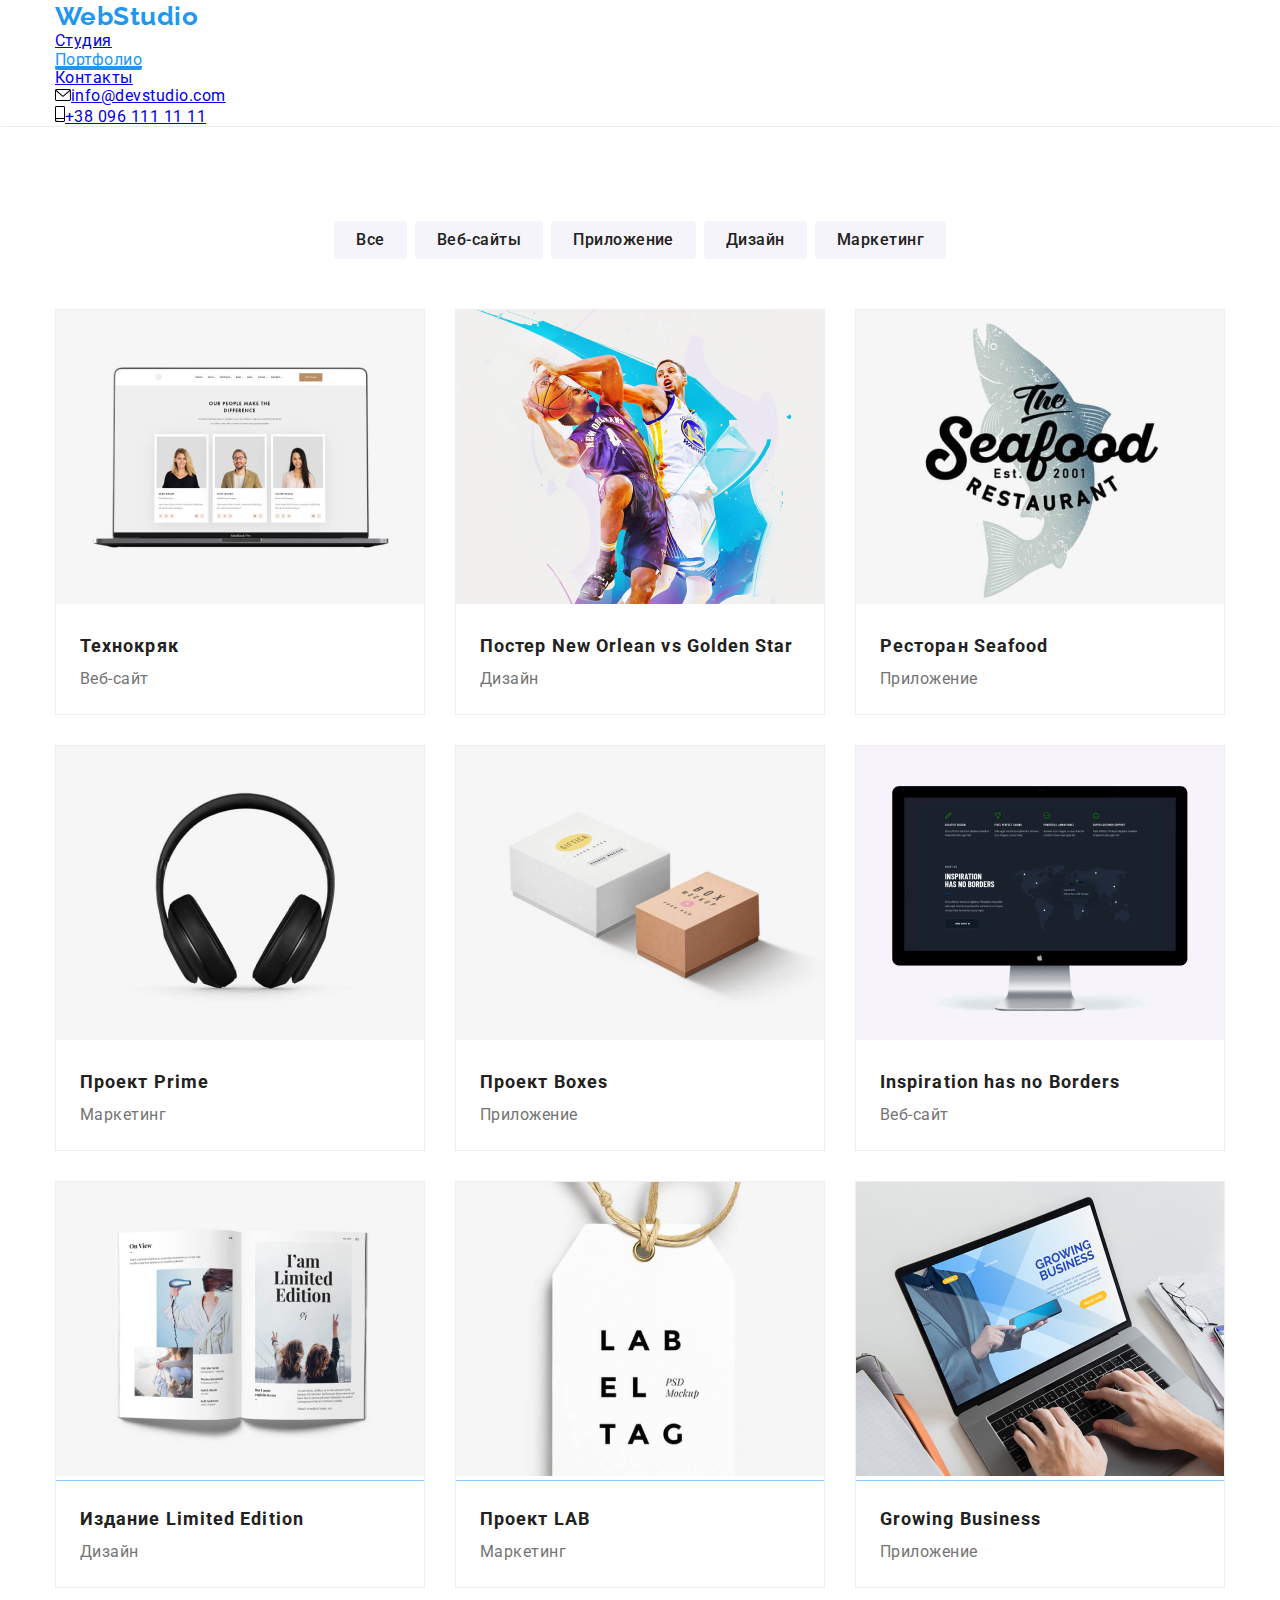
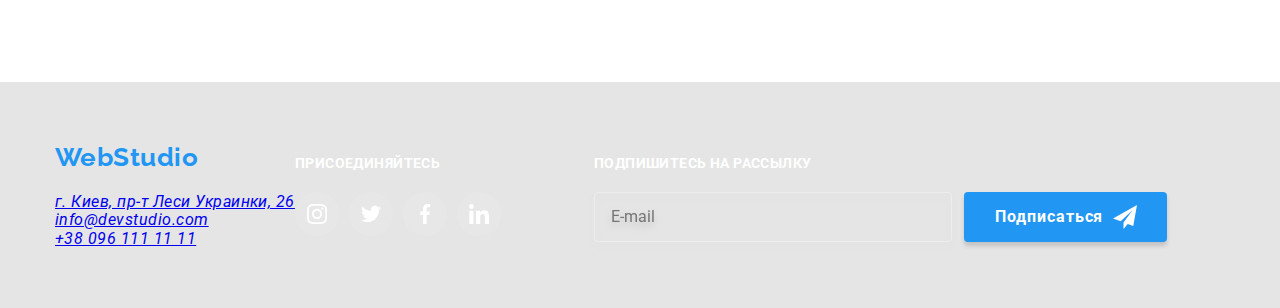
==== commit 7f3548ed: "21-02" ====
--- a/portfolio.html
+++ b/portfolio.html
@@ -9,7 +9,7 @@
     <link rel="preconnect" href="https://fonts.gstatic.com" crossorigin>
     <link href="https://fonts.googleapis.com/css2?family=Raleway:wght@700&family=Roboto:wght@400;500;700;900&display=swap" rel="stylesheet"/>
     <link href="https://cdnjs.cloudflare.com/ajax/libs/modern-normalize/1.1.0/modern-normalize.min.css" rel="stylesheet"/>
-    <link href="./css/styles.css" rel="stylesheet" />
+    <!-- <link href="./css/styles.css" rel="stylesheet" /> -->
     <link href="./css/main.css" rel="stylesheet" />
 </head>
 <body>
--- a/css/main.css
+++ b/css/main.css
@@ -1,4 +1,3 @@
-@charset "UTF-8";
 :root {
   --primary-text-color: #212121;
   --secondary-text-color: #757575;
@@ -10,13 +9,6 @@
   --address-text-color:rgba(255, 255, 255, 0.6);
 }
 
-/* Цвет основного текста #212121*/
-/* Вторичный цвет текста #757575*/
-/* Активная ссылка #2196F3*/
-/* top line bg #FFFFFF*/
-/* Section bg #F5F4FA*/
-/* Footer bg #2F303A*/
-/* г. Киев, пр-т Леси Украинки, 26 #FFFFFF*/
 html {
   box-sizing: border-box;
 }
@@ -108,11 +100,11 @@
   color: var(--primary-text-color);
 }
 
-.color-logo-header {
+.logo-header__color {
   color: var(--primary-text-color);
 }
 
-.color-logo-footer {
+.logo-footer__color {
   color: var(--top-line-bg);
 }
 
@@ -129,18 +121,17 @@
   background-color: var(--top-line-bg);
 }
 
-/* Navigation */
-.page-nav {
-  display: flex;
-  align-items: center;
-}
-
-.site-nav {
+.navigation {
+  display: flex;
+  align-items: center;
+}
+
+.nav-list {
   display: flex;
   margin-left: 93px;
 }
 
-.site-nav .link {
+.nav-list .nav-list__link {
   display: block;
   padding-top: 32px;
   padding-bottom: 32px;
@@ -155,29 +146,26 @@
   transition-timing-function: cubic-bezier(0.4, 0, 0.2, 1);
 }
 
-.site-nav .link:hover,
-.site-nav .link:focus {
+.nav-list .nav-list__link:hover,
+.nav-list .nav-list__link:focus {
   color: var(--accent-color);
 }
 
-.site-nav .link.current {
+.nav-list .nav-list__link.current {
   color: var(--accent-color);
 }
 
-.site-nav .nav-item + .nav-item {
+.nav-list .nav-list__item + .nav-list__item {
   margin-left: 50px;
 }
 
-/* .nav-item:last-child{
-  margin-right: 0;
-  } */
 /* contacts selection */
-.contacts {
+.header-contacts {
   display: flex;
   margin-left: auto;
 }
 
-.reference {
+.header-contacts__reference {
   display: block;
   padding-top: 32px;
   padding-bottom: 32px;
@@ -192,29 +180,15 @@
   transition-timing-function: cubic-bezier(0.4, 0, 0.2, 1);
 }
 
-.contacts .contacts-item + .contacts-item {
+.header-contacts .header-contacts__item + .header-contacts__item {
   margin-left: 50px;
 }
 
-.page {
-  color: var(--address-text-color);
-  font-family: Roboto;
-  font-style: normal;
-  font-weight: 400;
-  font-size: 14px;
-  line-height: 1.71;
-  letter-spacing: 0.03em;
-  text-decoration: none;
-  transition-property: color;
-  transition-duration: 250ms;
-  transition-timing-function: cubic-bezier(0.4, 0, 0.2, 1);
-}
-
-.contacts {
-  align-items: center;
-}
-
-.mail-icon {
+.header-contacts {
+  align-items: center;
+}
+
+.header-contacts__icon {
   align-items: center;
   margin-right: 10px;
   fill: currentColor;
@@ -223,16 +197,15 @@
   transition-timing-function: cubic-bezier(0.4, 0, 0.2, 1);
 }
 
-.mail-icon:hover,
-.mail-icon:focus {
+.header-contacts__icon:hover, .header-contacts__icon:focus {
   fill: var(--accent-color);
 }
 
-.reference:hover,
-.reference:focus,
-.page:hover, .page:focus,
-.link-address:hover,
-.link-address:focus {
+.header-contacts__reference:hover,
+.header-contacts__reference:focus,
+.contacts-list__link:hover, .contacts-list__link:focus,
+.contacts-list__link--address:hover,
+.contacts-list__link--address:focus {
   color: var(--accent-color);
 }
 
@@ -253,13 +226,13 @@
   bottom: -1px;
 }
 
-.section-services {
+.hero {
   background-color: var(--footer-bg-color);
   color: var(--top-line-bg);
   text-align: center;
 }
 
-.services-decision {
+.hero-container__decision {
   margin-top: 0;
   margin-bottom: 30px;
   color: var(--primery-whitte-color);
@@ -295,7 +268,16 @@
   margin-right: 30px;
 }
 
-.list-item:last-child {
+.feature .list-item:last-child {
+  margin-right: 0;
+}
+
+.feature .team-list {
+  width: 370px;
+  margin-right: 30px;
+}
+
+.feature .team-list:last-child {
   margin-right: 0;
 }
 
@@ -366,16 +348,6 @@
   margin-bottom: 50px;
 }
 
-.feature .team-list {
-  width: 370px;
-  margin-right: 30px;
-}
-
-.team-list:last-child {
-  margin-right: 0;
-}
-
-/* Label */
 .label {
   position: relative;
 }
@@ -405,32 +377,6 @@
   background-color: var(--filter-bg-color);
 }
 
-.name-list-icon {
-  background: #FFFFFF;
-  width: 270 px;
-  box-shadow: 0px 1px 3px rgba(0, 0, 0, 0.12), 0px 1px 1px rgba(0, 0, 0, 0.14), 0px 2px 1px rgba(0, 0, 0, 0.2);
-  border-radius: 0px 0px 4px 4px;
-}
-
-.name-list {
-  padding-top: 30px;
-  padding-bottom: 30px;
-  padding-left: auto;
-  padding-right: auto;
-}
-
-.name-list-icon:not(:nth-child(4n)) {
-  margin-right: 30px;
-}
-
-.name-list-icon:nth-last-child(-n+4) {
-  margin-bottom: 0;
-}
-
-/* .name-list:last-child { */
-/* margin-right: 0; */
-/* .feature .name-list-icon{ */
-/* margin-bottom: 30px; */
 .name {
   color: var(--primary-text-color);
   font-weight: 500;
@@ -441,6 +387,28 @@
   margin-bottom: 10px;
 }
 
+.name-list {
+  padding-top: 30px;
+  padding-bottom: 30px;
+  padding-left: auto;
+  padding-right: auto;
+}
+
+.name-list-icon {
+  background: #FFFFFF;
+  width: 270 px;
+  box-shadow: 0px 1px 3px rgba(0, 0, 0, 0.12), 0px 1px 1px rgba(0, 0, 0, 0.14), 0px 2px 1px rgba(0, 0, 0, 0.2);
+  border-radius: 0px 0px 4px 4px;
+}
+
+.name-list-icon:not(:nth-child(4n)) {
+  margin-right: 30px;
+}
+
+.name-list-icon:nth-last-child(-n+4) {
+  margin-bottom: 0;
+}
+
 .occupation {
   color: var(--secondary-text-color);
   font-weight: 400;
@@ -468,14 +436,13 @@
   transition: background-color 250ms cubic-bezier(0.4, 0, 0.2, 1), color 250ms cubic-bezier(0.4, 0, 0.2, 1);
 }
 
+.name-occupation-link:hover, .name-occupation-link:focus {
+  background-color: var(--accent-color);
+  color: var(--top-line-bg);
+}
+
 .name-occupation-icon {
   fill: currentColor;
-}
-
-.name-occupation-link:hover,
-.name-occupation-link:focus {
-  background-color: var(--accent-color);
-  color: var(--top-line-bg);
 }
 
 .name-occupation-item + .name-occupation-item {
@@ -505,41 +472,54 @@
   transition: border-color 250ms cubic-bezier(0.4, 0, 0.2, 1), color 250ms cubic-bezier(0.4, 0, 0.2, 1);
 }
 
+.name-client-link:hover, .name-client-link:focus {
+  border-color: var(--accent-color);
+  color: var(--accent-color);
+}
+
 .name-client-icon {
   fill: currentColor;
 }
 
-.name-client-link:hover,
-.name-client-link:focus {
-  border-color: var(--accent-color);
-  color: var(--accent-color);
-}
-
 .name-client-item + .name-client-item {
   margin-left: 30px;
 }
 
-.page-footer {
+.footer {
   background-color: var(--footer-bg-color);
 }
 
-.link-address {
+.contacts-list__link {
+  color: var(--address-text-color);
+  font-family: Roboto;
+  font-style: normal;
+  font-weight: 400;
+  font-size: 14px;
+  line-height: 1.71;
+  letter-spacing: 0.03em;
+  text-decoration: none;
+  transition-property: color;
+  transition-duration: 250ms;
+  transition-timing-function: cubic-bezier(0.4, 0, 0.2, 1);
+}
+
+.contacts-list__link--address {
   color: var(--top-line-bg);
   transition-property: color;
   transition-duration: 250ms;
   transition-timing-function: cubic-bezier(0.4, 0, 0.2, 1);
 }
 
-.contacts-box {
+.footer-contacts {
   width: 231px;
   margin-right: 70px;
 }
 
-.note-page {
+.contacts-list__page {
   margin-bottom: 9px;
 }
 
-.note-page:last-child {
+.contacts-list__page:last-child {
   margin-bottom: 0;
 }
 
@@ -576,18 +556,17 @@
   display: flex;
   align-items: center;
   justify-content: center;
-  color: #ffffff;
+  color: var(--top-line-bg);
   transition: background-color 250ms cubic-bezier(0.4, 0, 0.2, 1), color 250ms cubic-bezier(0.4, 0, 0.2, 1);
+}
+
+.name-social-link:hover, .name-social-link:focus {
+  background-color: var(--accent-color);
+  color: var(--top-line-bg);
 }
 
 .name-social-icon {
   fill: currentColor;
-}
-
-.name-social-link:hover,
-.name-social-link:focus {
-  background-color: var(--accent-color);
-  color: var(--top-line-bg);
 }
 
 .name-social-item + .name-social-item {
@@ -616,8 +595,7 @@
   transition: background-color 250ms cubic-bezier(0.4, 0, 0.2, 1), color 250ms cubic-bezier(0.4, 0, 0.2, 1), box-shadow 250ms cubic-bezier(0.4, 0, 0.2, 1);
 }
 
-.button.primary:hover,
-.button.primary:focus {
+.button.primary:hover, .button.primary:focus {
   color: var(--primary-text-color);
   background-color: var(--filter-bg-color);
   box-shadow: 0px 4px 4px rgba(0, 0, 0, 0.15);
@@ -638,8 +616,7 @@
   transition: background-color 250ms cubic-bezier(0.4, 0, 0.2, 1), color 250ms cubic-bezier(0.4, 0, 0.2, 1), box-shadow 250ms cubic-bezier(0.4, 0, 0.2, 1);
 }
 
-.button.secondary:hover,
-.button.secondary:focus {
+.button.secondary:hover, .button.secondary:focus {
   color: var(--top-line-bg);
   background-color: var(--accent-color);
   box-shadow: 0px 3px 1px rgba(0, 0, 0, 0.1), 0px 1px 2px rgba(0, 0, 0, 0.08), 0px 2px 2px rgba(0, 0, 0, 0.12);
@@ -667,7 +644,6 @@
   margin-left: 8px;
 }
 
-/* Examples */
 .example-name {
   color: var(--primary-text-color);
   font-weight: 700;
@@ -698,6 +674,11 @@
   position: relative;
 }
 
+.box-examples:hover, .box-examples:focus {
+  box-shadow: 0px 3px 1px rgba(0, 0, 0, 0.1), 0px 1px 2px rgba(0, 0, 0, 0.08), 0px 2px 2px rgba(0, 0, 0, 0.12);
+  cursor: pointer;
+}
+
 .box-examples:not(:nth-child(3n)) {
   margin-right: 30px;
 }
@@ -720,13 +701,6 @@
   transition-timing-function: cubic-bezier(0.4, 0, 0.2, 1);
 }
 
-.box-examples:hover,
-.box-examples:focus {
-  box-shadow: 0px 3px 1px rgba(0, 0, 0, 0.1), 0px 1px 2px rgba(0, 0, 0, 0.08), 0px 2px 2px rgba(0, 0, 0, 0.12);
-  cursor: pointer;
-}
-
-/* технокряк */
 .examples-wrap {
   position: relative;
   overflow: hidden;
@@ -751,10 +725,6 @@
   height: 100%;
   transform: translateY(100%);
   transition: transform 300ms linear;
-}
-
-.subscription {
-  margin-left: 93px;
 }
 
 .online-wrap {
@@ -786,6 +756,10 @@
   color: rgba(255, 255, 255, 0.6);
 }
 
+.subscription {
+  margin-left: 93px;
+}
+
 .subscription-type {
   min-width: 200px;
   height: 50px;
@@ -800,9 +774,6 @@
   padding-bottom: auto;
   cursor: pointer;
   border-color: transparent;
-}
-
-.subscription-type {
   margin-left: 12px;
 }
 
@@ -860,38 +831,6 @@
   padding: 40px;
 }
 
-.window-close {
-  width: 30px;
-  height: 30px;
-  background-color: #ffffff;
-  border-radius: 50%;
-  display: flex;
-  align-items: center;
-  justify-content: center;
-  color: #0a0a0a;
-  position: absolute;
-  right: 8px;
-  top: 8px;
-  border-color: rgba(0, 0, 0, 0.1);
-  cursor: pointer;
-}
-
-.icon-close-black:focus,
-.icon-close-black:hover {
-  fill: var(--accent-color);
-}
-
-.icon {
-  display: inline-block;
-  width: 1em;
-  height: 1em;
-  stroke-width: 0;
-  stroke: currentColor;
-  fill: currentColor;
-  transition-duration: 250ms;
-  transition-timing-function: cubic-bezier(0.4, 0, 0.2, 1);
-}
-
 .modal-title {
   font-family: Roboto;
   font-style: normal;
@@ -917,6 +856,15 @@
   transition-timing-function: cubic-bezier(0.4, 0, 0.2, 1);
 }
 
+.modal-input:focus, .modal-input:hover {
+  border-color: var(--accent-color);
+}
+
+.modal-input:focus + .modal-icon,
+.modal-input:hover + .modal-icon {
+  fill: var(--accent-color);
+}
+
 .modal-label {
   font-family: Roboto;
   font-style: normal;
@@ -942,6 +890,37 @@
   outline: none;
 }
 
+.window-close {
+  width: 30px;
+  height: 30px;
+  background-color: #ffffff;
+  border-radius: 50%;
+  display: flex;
+  align-items: center;
+  justify-content: center;
+  color: #0a0a0a;
+  position: absolute;
+  right: 8px;
+  top: 8px;
+  border-color: rgba(0, 0, 0, 0.1);
+  cursor: pointer;
+}
+
+.icon {
+  display: inline-block;
+  width: 1em;
+  height: 1em;
+  stroke-width: 0;
+  stroke: currentColor;
+  fill: currentColor;
+  transition-duration: 250ms;
+  transition-timing-function: cubic-bezier(0.4, 0, 0.2, 1);
+}
+
+.icon-close-black:focus, .icon-close-black:hover {
+  fill: var(--accent-color);
+}
+
 .form-filed-input {
   position: relative;
   cursor: pointer;
@@ -954,16 +933,6 @@
   left: 12px;
   top: 50%;
   transform: translateY(-50%);
-}
-
-.modal-input:focus,
-.modal-input:hover {
-  border-color: var(--accent-color);
-}
-
-.modal-input:focus + .modal-icon,
-.modal-input:hover + .modal-icon {
-  fill: var(--accent-color);
 }
 
 .modal-text {
@@ -1032,6 +1001,19 @@
   border-color: transparent;
 }
 
+.button-send-text {
+  font-family: Roboto;
+  font-style: normal;
+  font-weight: 700;
+  font-size: 16px;
+  line-height: 1.87;
+  display: flex;
+  align-items: center;
+  text-align: center;
+  letter-spacing: 0.06em;
+  color: var(--top-line-bg);
+}
+
 .contract-condition-text {
   font-family: Roboto;
   font-style: normal;
@@ -1044,19 +1026,6 @@
   color: var(--accent-color);
 }
 
-.button-send-text {
-  font-family: Roboto;
-  font-style: normal;
-  font-weight: 700;
-  font-size: 16px;
-  line-height: 1.87;
-  display: flex;
-  align-items: center;
-  text-align: center;
-  letter-spacing: 0.06em;
-  color: var(--top-line-bg);
-}
-
 .position-text {
   text-align: center;
 }
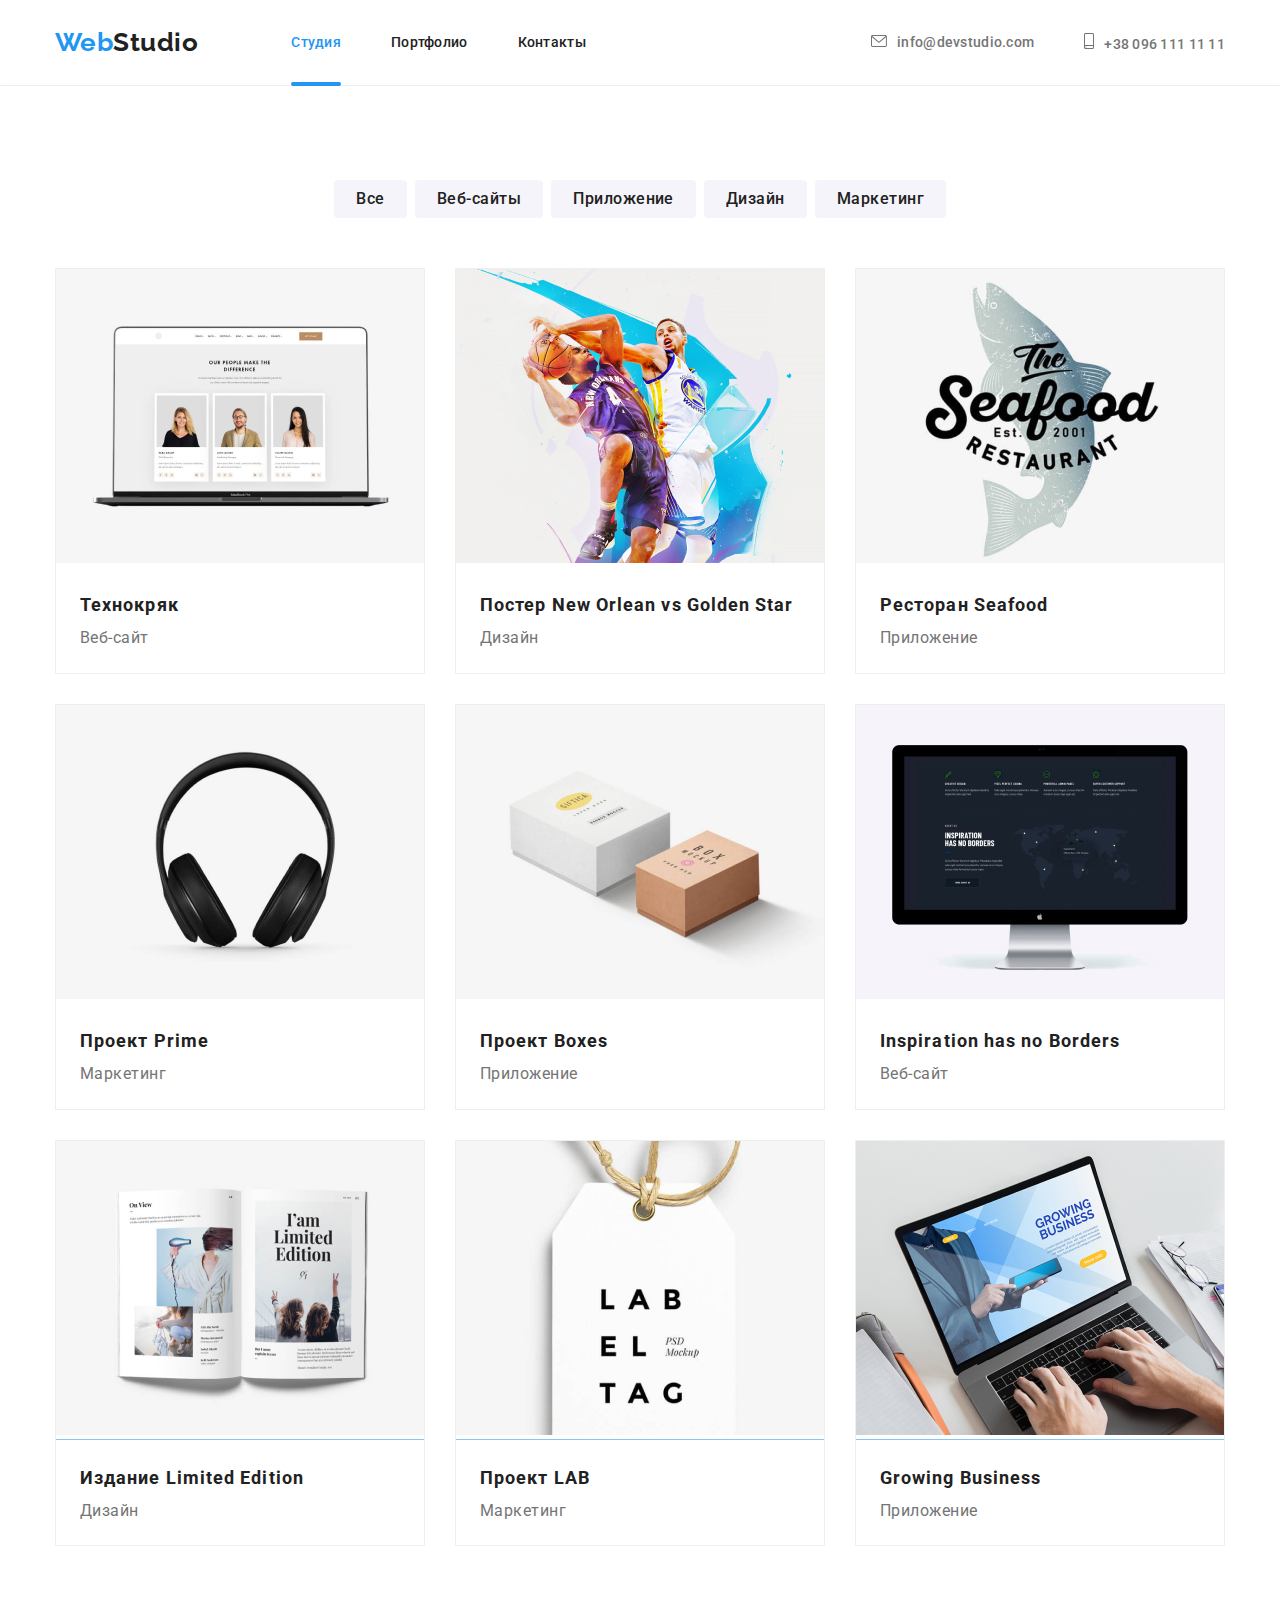
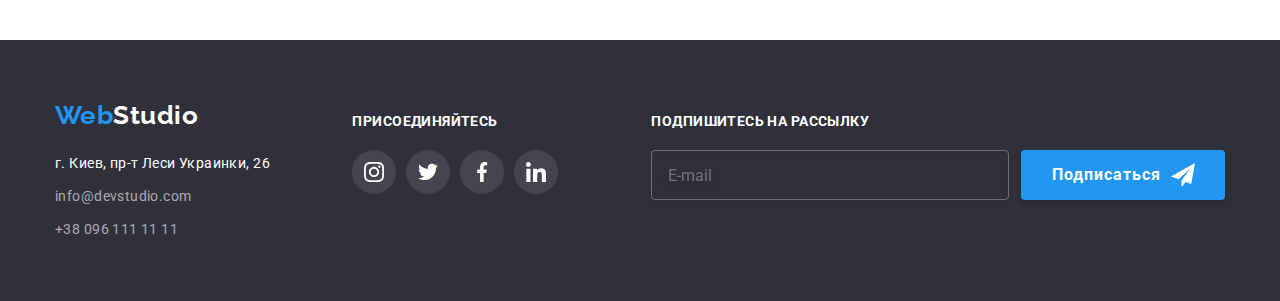
==== commit b213a99d: "22-02" ====
--- a/portfolio.html
+++ b/portfolio.html
@@ -13,29 +13,30 @@
     <link href="./css/main.css" rel="stylesheet" />
 </head>
 <body>
-    <!-- Верхняя линия -->
-    <header class="section-header line">
+     <!-- Верхняя линия -->
+     <header class="header line">
         <!--navigation-->
     <div class="container">
-        <nav class="page-nav">
-            <div class="container-logo"><a class="logo" href="/">Web<span class="color-logo-header">Studio</span></a>
-            </div>
-            <ul class="site-nav list">
-                <li class="nav-item"><a href="./index.html" class="link ">Студия</a></li>
-                <li class="nav-item"><a href="./portfolio.html" class="link current">Портфолио</a></li>
-                <li class="nav-item"><a href="#contacts" class="link">Контакты</a></li>
+        <nav class="navigation">
+            <div class="container-logo">
+                <a class="logo" href="/">Web<span class="logo-header__color">Studio</span></a>
+            </div>
+            <ul class="nav-list list">
+                <li class="nav-list__item"><a href="./index.html" class="nav-list__link current">Студия</a></li>
+                <li class="nav-list__item"><a href="./portfolio.html" class="nav-list__link">Портфолио</a></li>
+                <li class="nav-list__item"><a href="#contacts" class="nav-list__link">Контакты</a></li>
             </ul>
         <!--contacts selection-->
-            <ul class="contacts list">
-                <li class="contacts-item"><a class="reference" href="mailto:info@devstudio.com" 
-                    class="contacts-icon">
-                    <svg class="mail-icon" width="16" height="12">
+            <ul class="header-contacts list">
+                <li class="header-contacts__item"><a class="header-contacts__reference" href="mailto:info@devstudio.com" 
+                    >
+                    <svg class="header-contacts__icon" width="16" height="12">
                         <use href="./images/symbol-defs.svg#icon-envelope"></use>
                     </svg>info@devstudio.com</a>
                 </li> 
-                <li class="contacts-item"><a class="reference" href="tel:+380961111111"
-                    class="contacts-icon">
-                    <svg class="mail-icon" width="10" height="16">
+                <li class="header-contacts__item"><a class="header-contacts__reference" href="tel:+380961111111"
+                    >
+                    <svg class="header-contacts__icon" width="10" height="16">
                         <use href="./images/symbol-defs.svg#icon-smartphone"></use>
                     </svg>+38 096 111 11 11</a>
                 </li>
@@ -163,17 +164,17 @@
     </main>
     <!-- Подвал -->
     </div>
-    <footer class="section page-footer cellar">
+    <footer class="section footer cellar">
         <div class="container footer-container ">
-            <div class="contacts-box">
-             <div class="logo-footer"><a class="logo" href="/">Web<span class="color-logo-footer">Studio</span></a></div>
+            <div class="footer-contacts">
+             <div class="logo-footer"><a class="logo" href="/">Web<span class="logo-footer__color">Studio</span></a></div>
               <!--address-->
                 <address id="contacts">
-                    <ul class="list">
-                            <li class="note-page" ><a class="page" href="https://goo.gl/maps/BZQKdsraXfpykEwU6" target="_blank"><span class="link-address">г. Киев,
+                    <ul class="contacts-list list">
+                            <li class="contacts-list__page" ><a class="contacts-list__link" href="https://goo.gl/maps/BZQKdsraXfpykEwU6" target="_blank"><span class="contacts-list__link--address">г. Киев,
                                         пр-т Леси Украинки, 26</span></a></li>
-                            <li class="note-page"><a class="page" href="mailto:info@devstudio.com">info@devstudio.com</a></li>
-                            <li class="note-page"><a class="page" href="tel:+380961111111">+38 096 111 11 11</a></li>
+                            <li class="contacts-list__page"><a class="contacts-list__link" href="mailto:info@devstudio.com">info@devstudio.com</a></li>
+                            <li class="contacts-list__page"><a class="contacts-list__link" href="tel:+380961111111">+38 096 111 11 11</a></li>
                     </ul>
                 </address>
             </div>
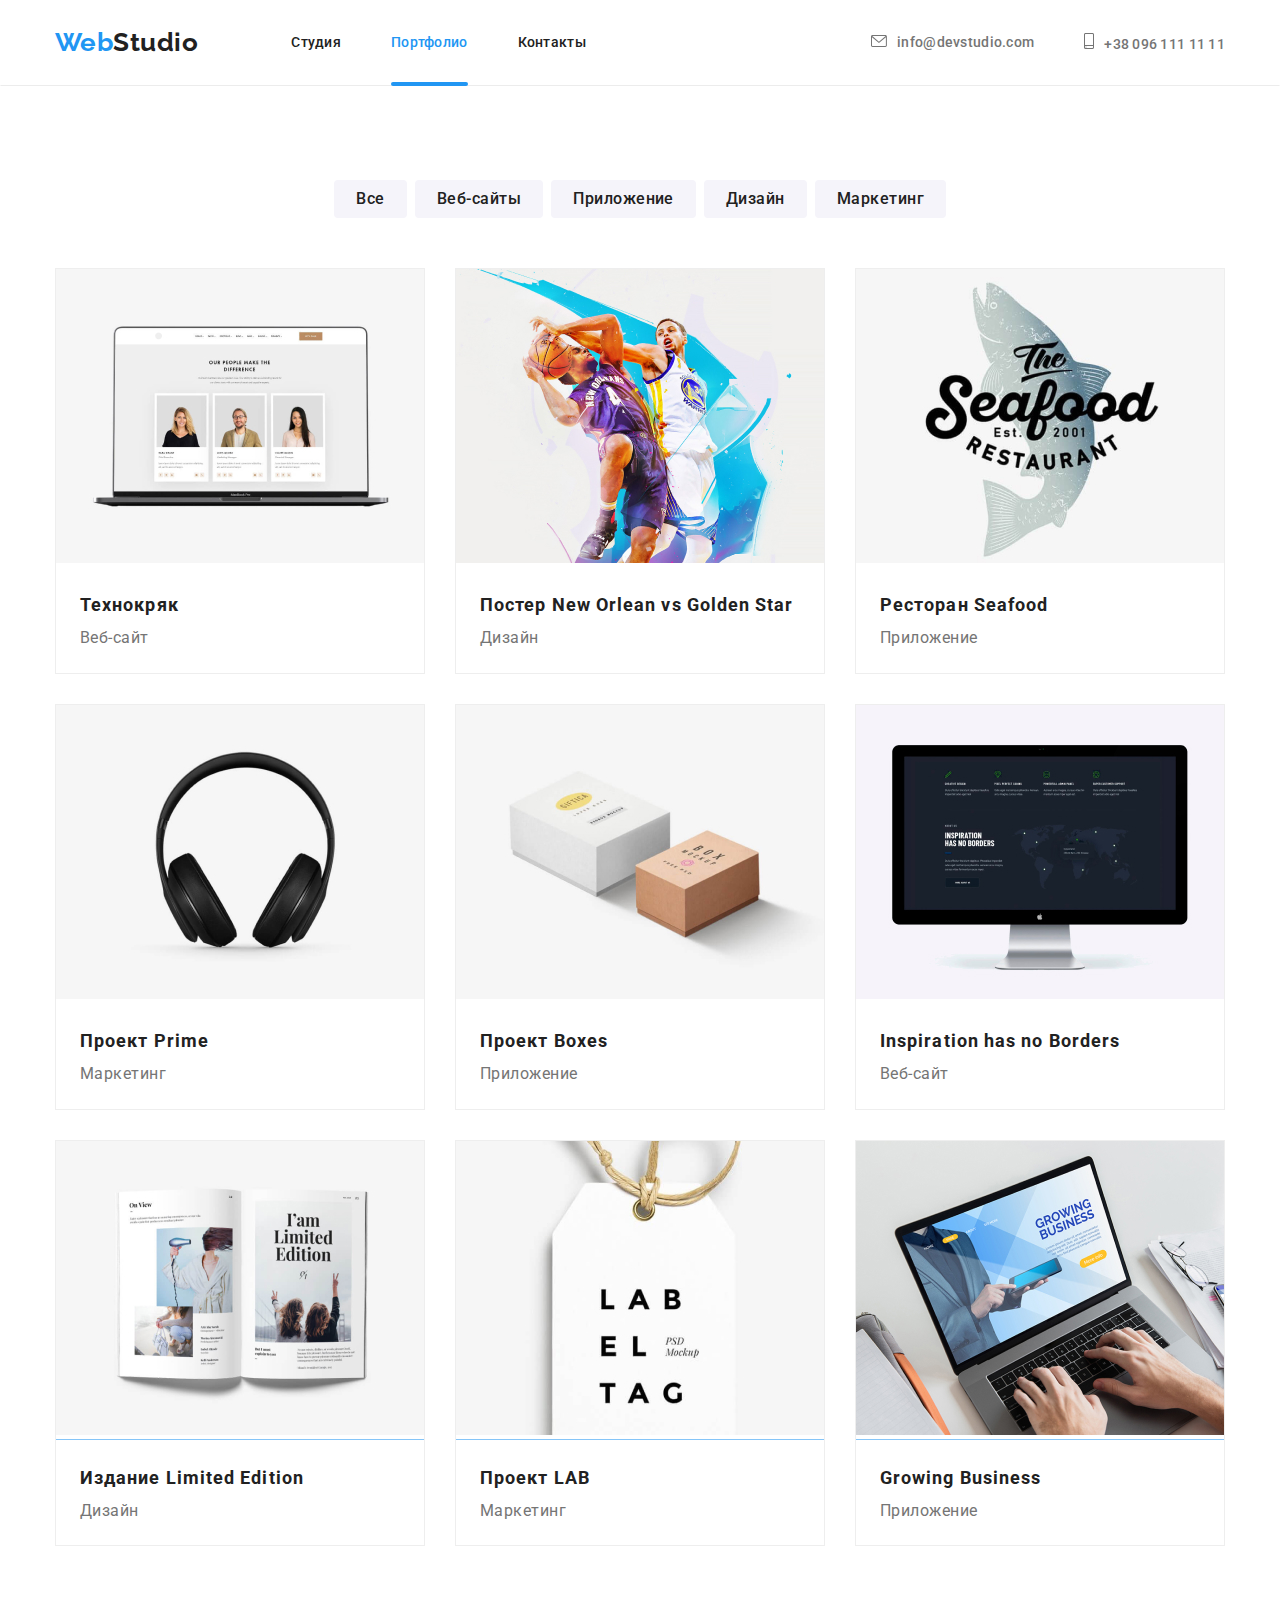
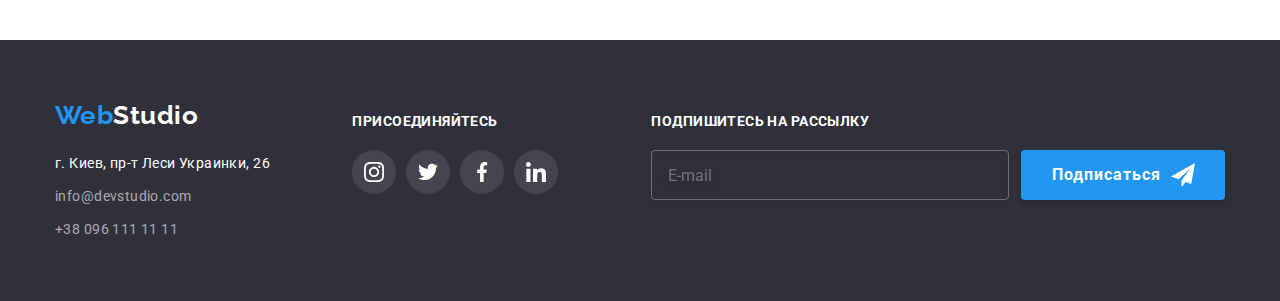
==== commit 57a92f06: "08-04" ====
--- a/portfolio.html
+++ b/portfolio.html
@@ -22,8 +22,8 @@
                 <a class="logo" href="/">Web<span class="logo-header__color">Studio</span></a>
             </div>
             <ul class="nav-list list">
-                <li class="nav-list__item"><a href="./index.html" class="nav-list__link current">Студия</a></li>
-                <li class="nav-list__item"><a href="./portfolio.html" class="nav-list__link">Портфолио</a></li>
+                <li class="nav-list__item"><a href="./index.html" class="nav-list__link">Студия</a></li>
+                <li class="nav-list__item"><a href="./portfolio.html" class="nav-list__link current">Портфолио</a></li>
                 <li class="nav-list__item"><a href="#contacts" class="nav-list__link">Контакты</a></li>
             </ul>
         <!--contacts selection-->
